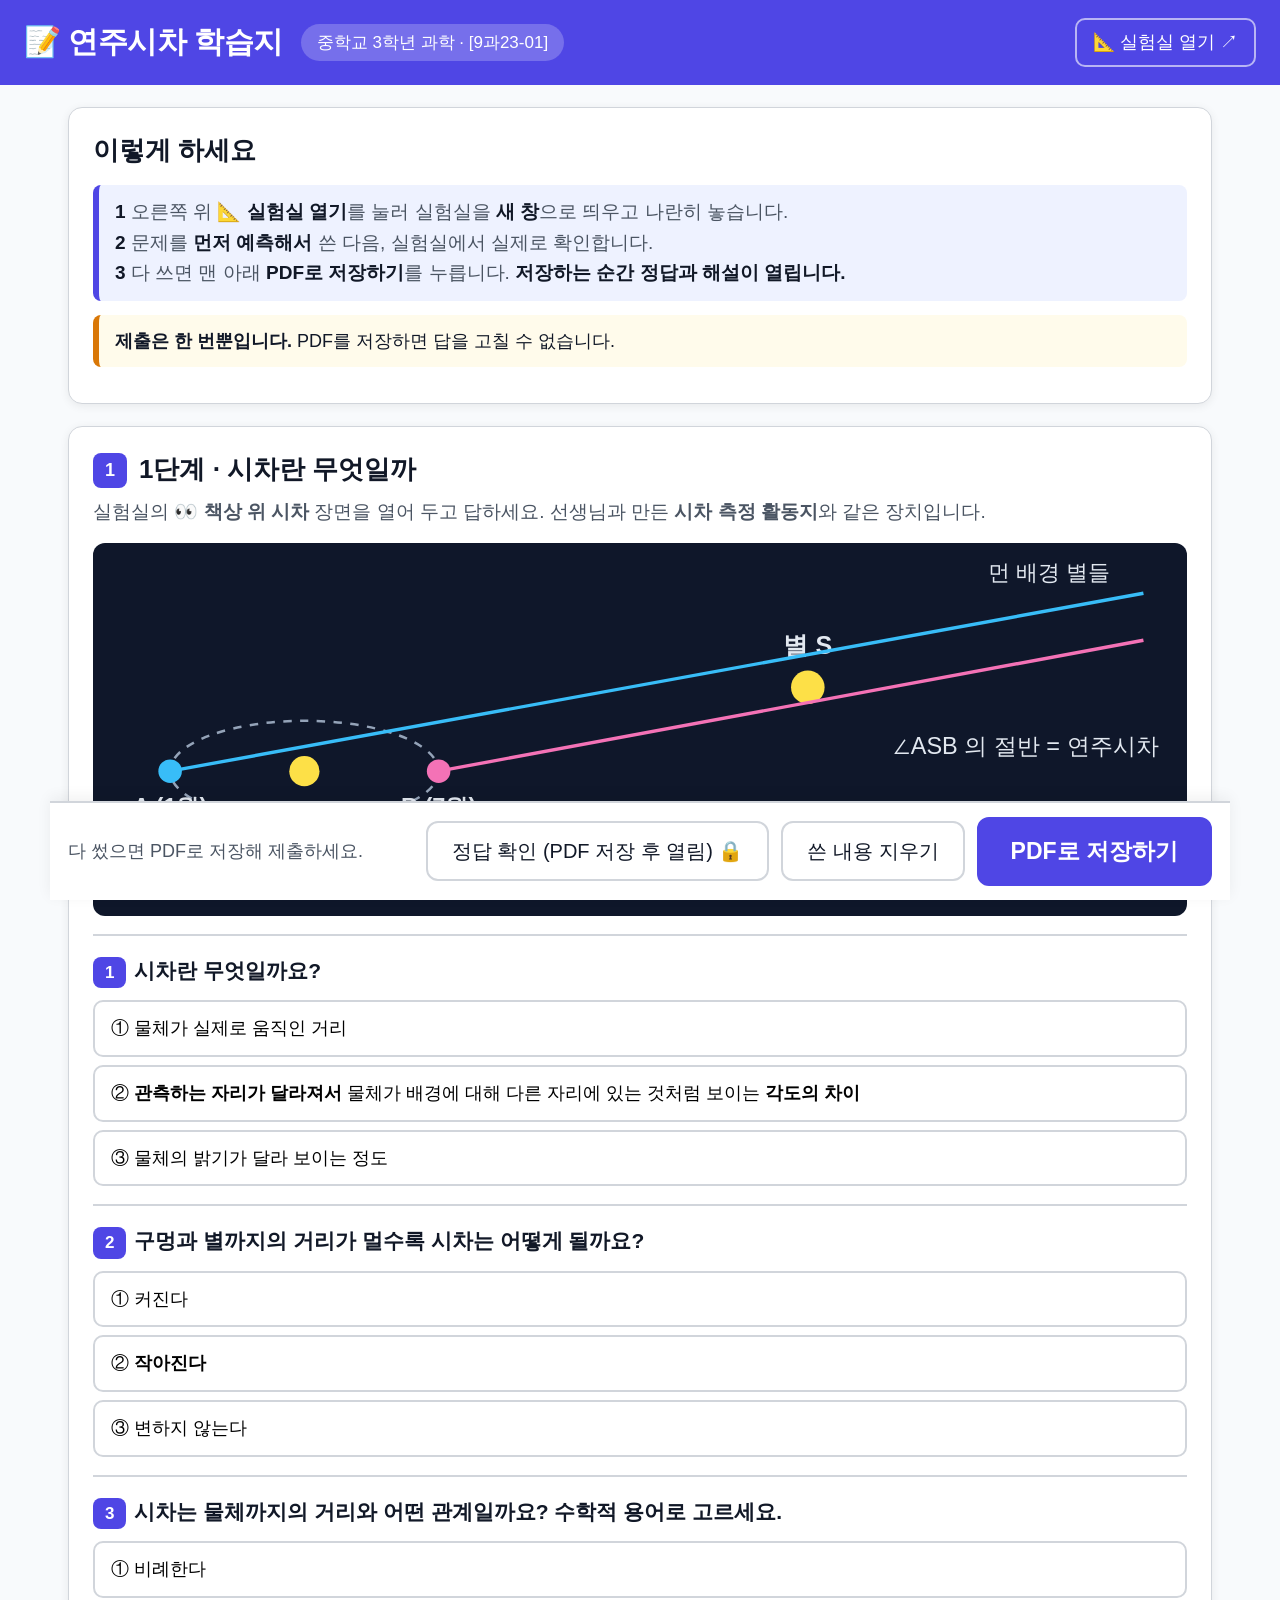
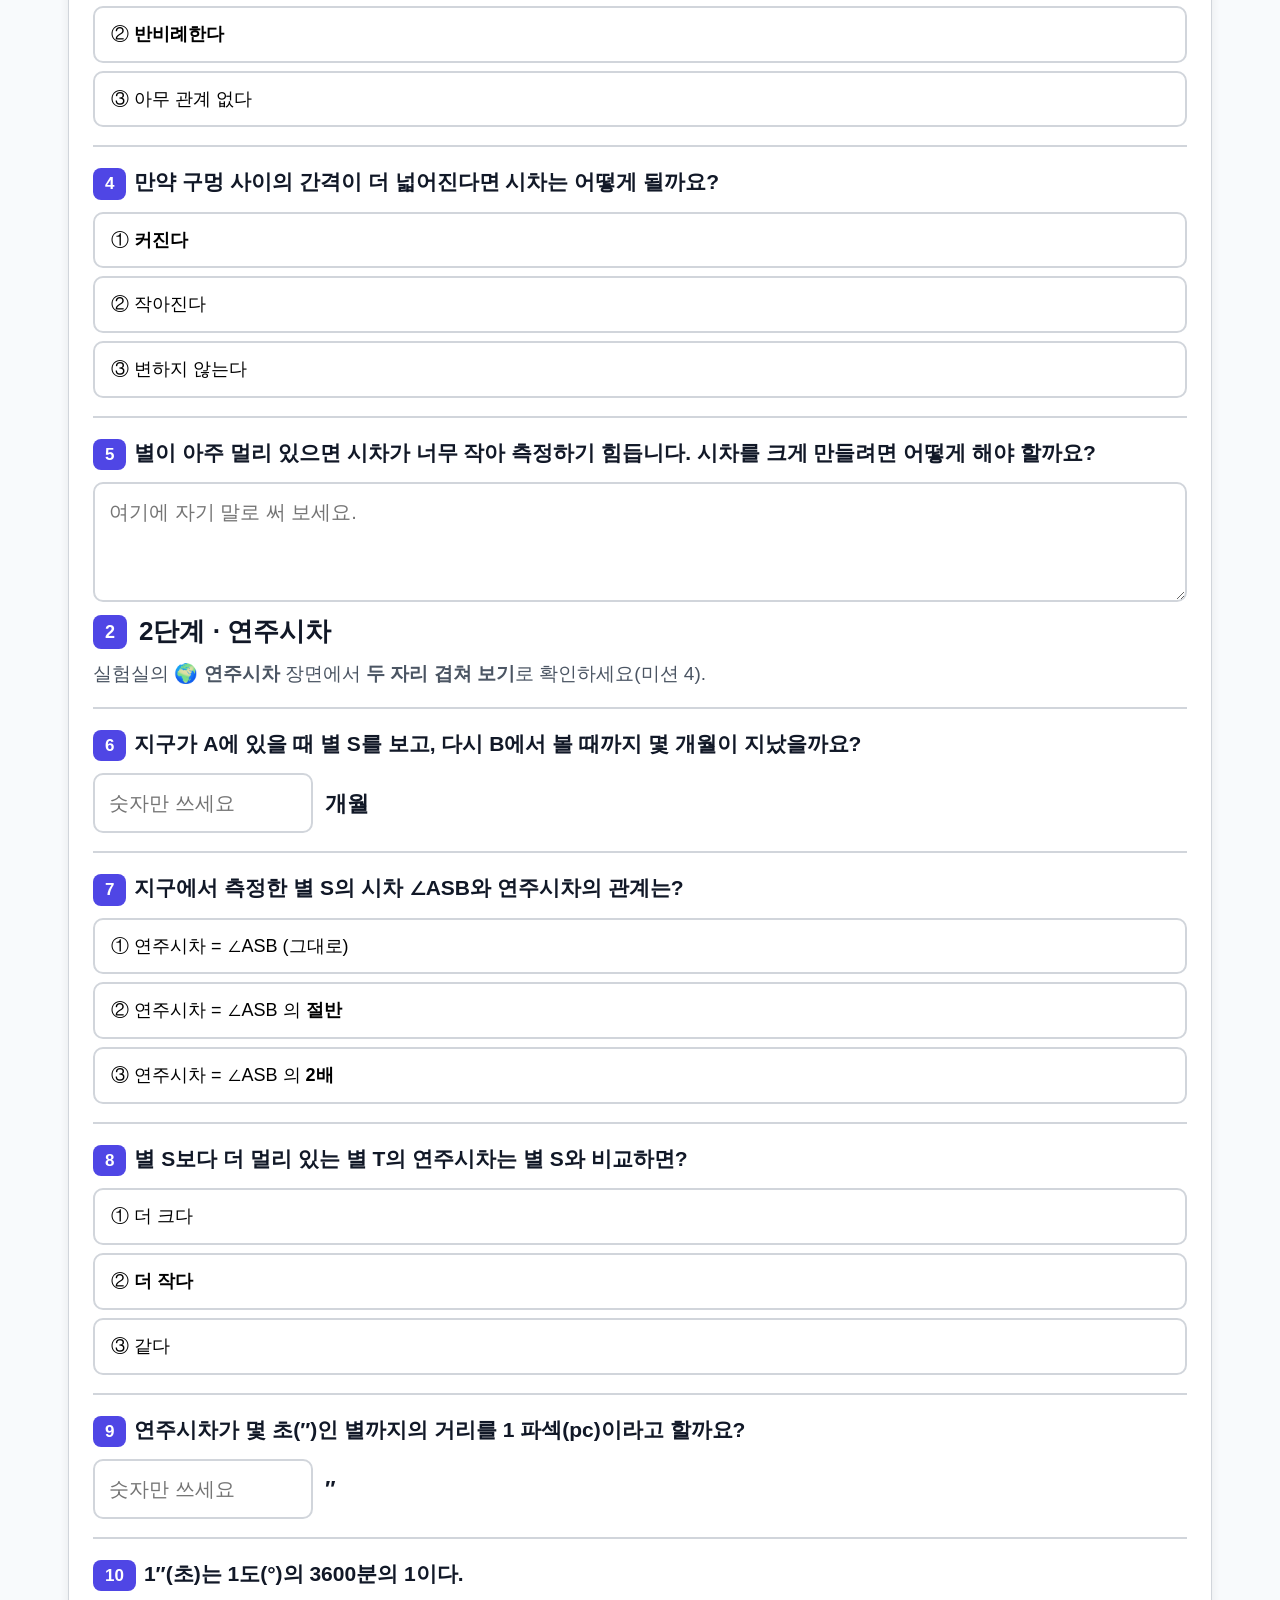
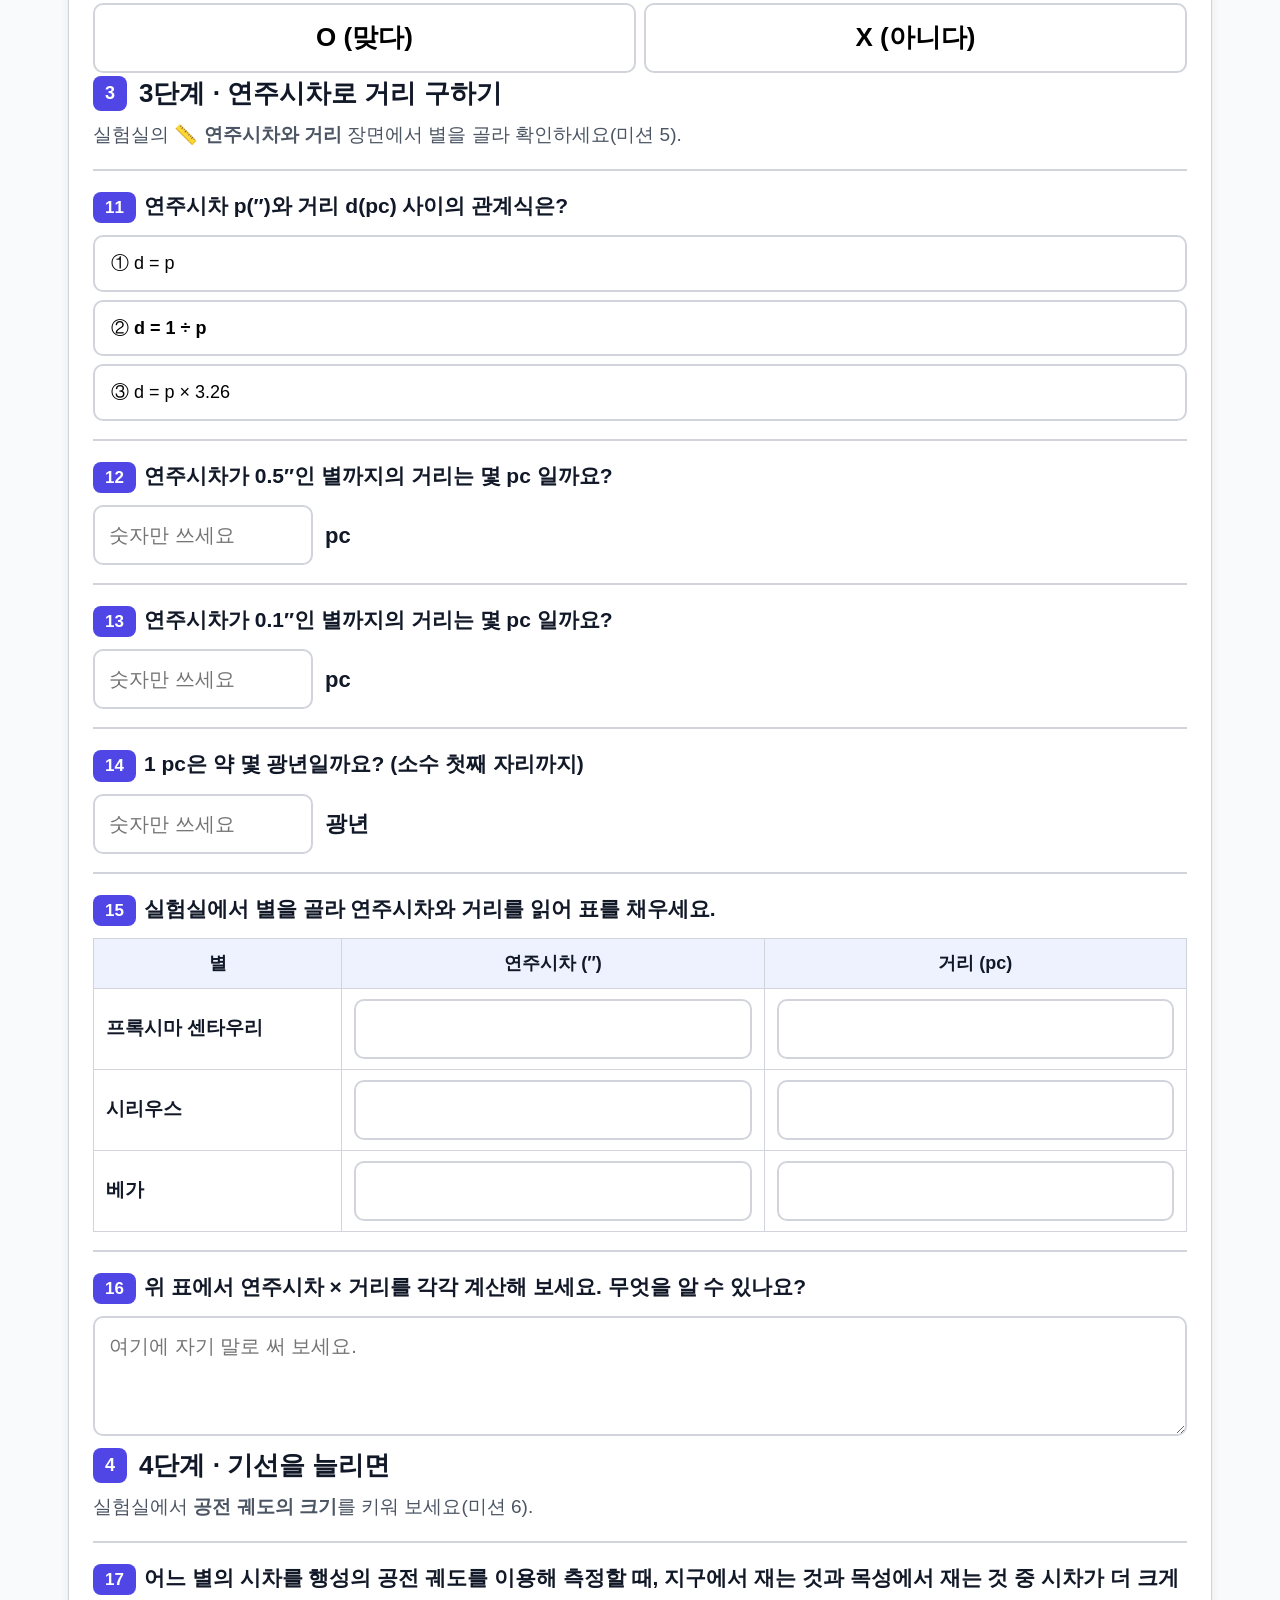
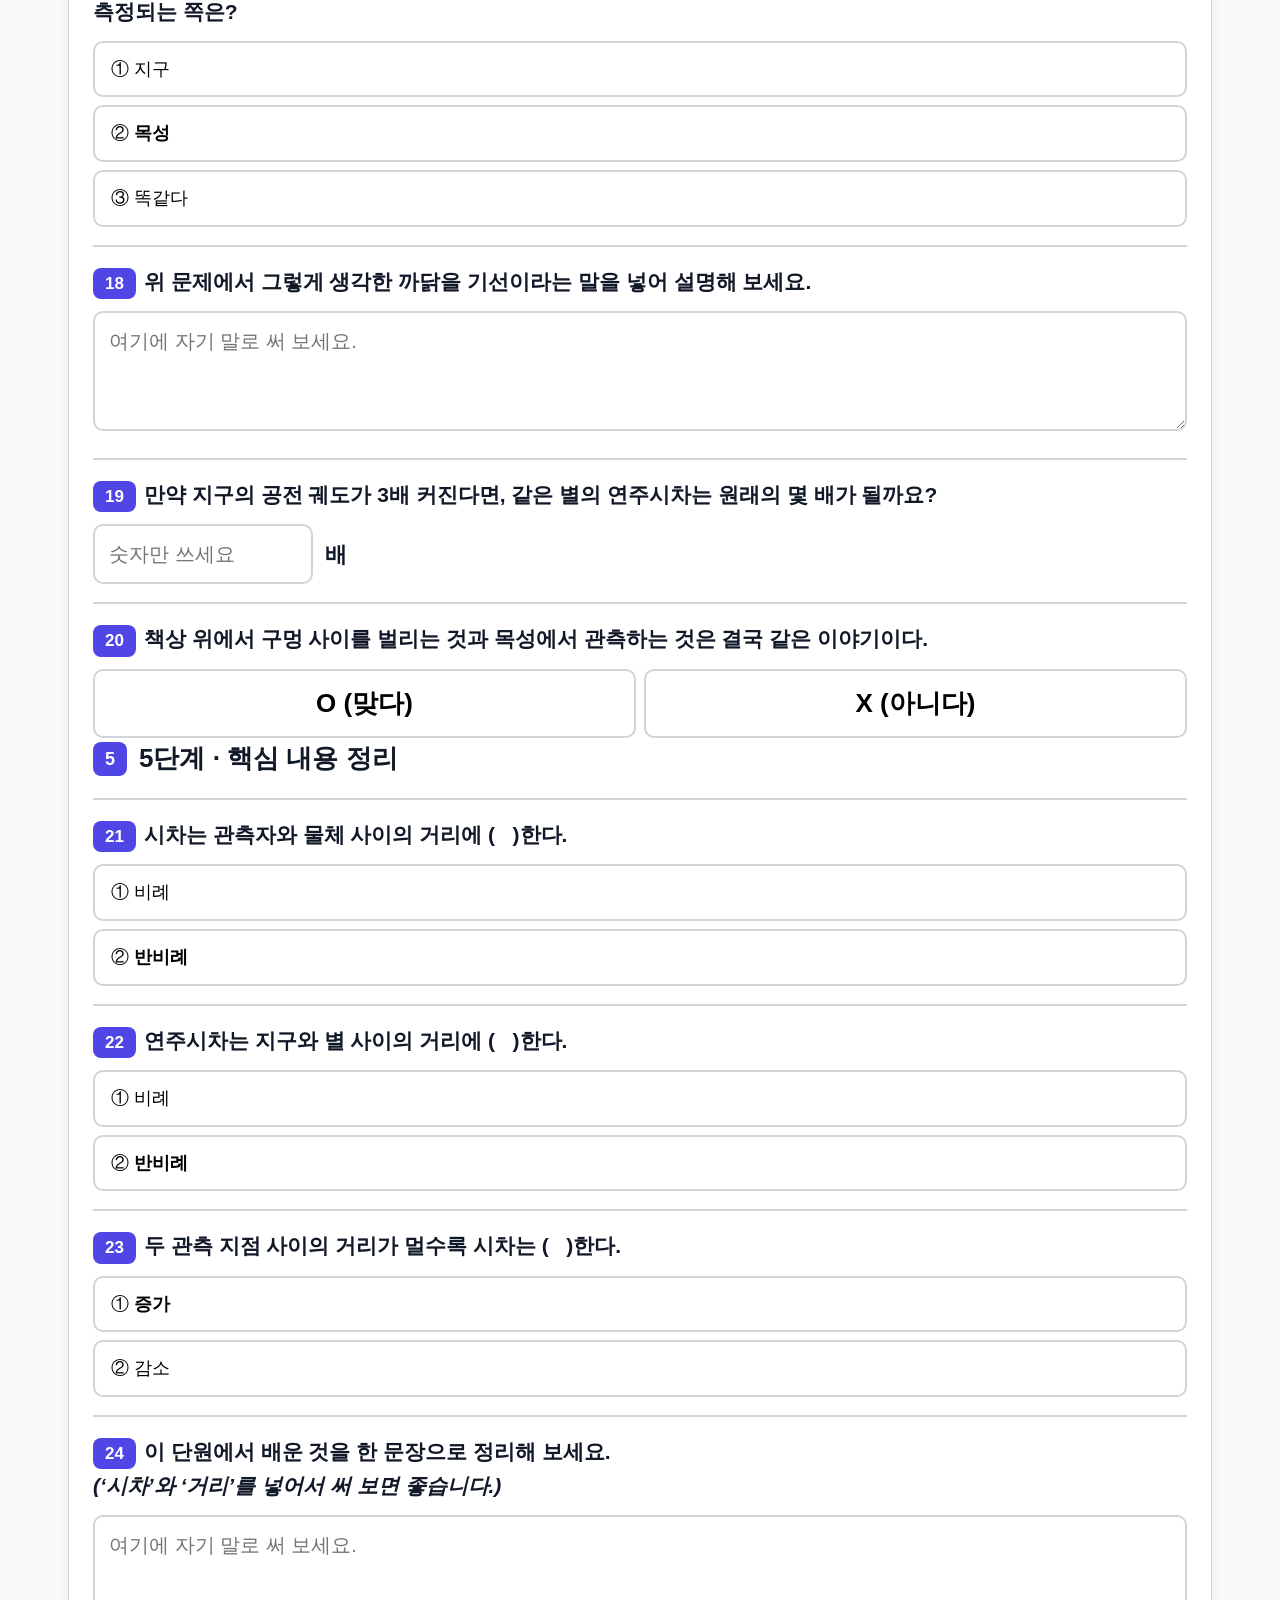
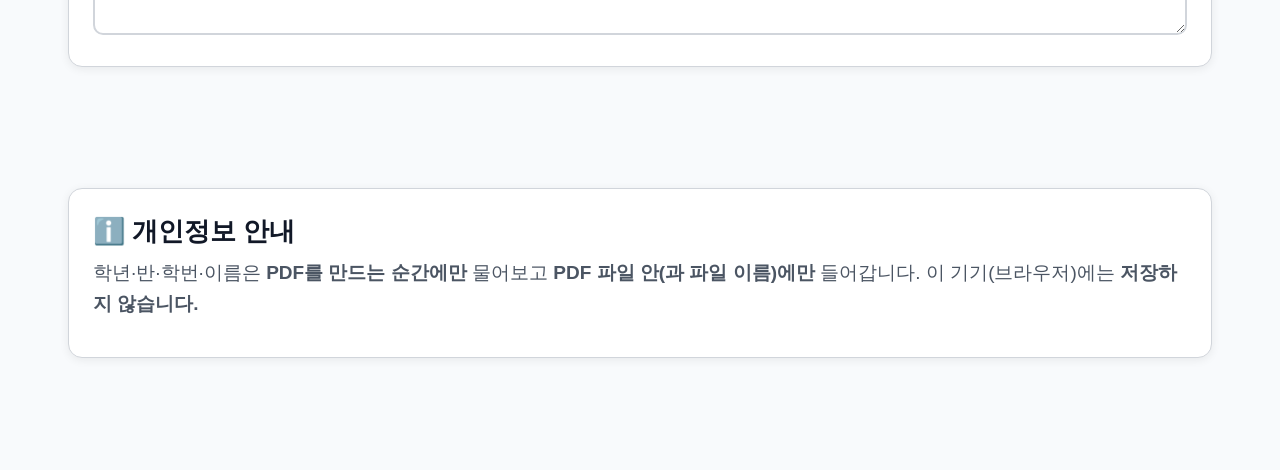
==== worksheet.html @ ef1add10 "연주시차 실험실 1차 완성 — 실험실·학습지·교사도구 중3 「별과 우주」 [9과23-01] 의 소단원 (1) 별은 얼마나 멀리 있을까? 를 담당한다. 선생님 종이 학습지 3쪽의 빈" ====
<!DOCTYPE html>
<html lang="ko">
<head>
<meta charset="utf-8">
<meta name="viewport" content="width=device-width, initial-scale=1">
<title>연주시차 학습지</title>
<link rel="stylesheet" href="css/app.css">
<style>
  .fig { background:#0f172a; border-radius:12px; padding:10px; margin:14px 0; }
  .fig svg { width:100%; height:auto; display:block; }
  .qbox { border-top:2px solid var(--line); padding-top:18px; margin-top:18px; }
  .qbox:first-of-type { border-top:0; padding-top:0; margin-top:0; }
  .qno { display:inline-block; background:var(--brand); color:#fff; border-radius:8px;
         padding:2px 12px; font-size:17px; margin-right:8px; }
  .qtitle { font-size:21px; font-weight:bold; margin:0 0 12px; }
  .ox-row { display:flex; gap:12px; }
  .ox-row .opt { flex:1; text-align:center; font-size:26px; font-weight:bold; }
  .numwrap { display:flex; align-items:center; gap:12px; }
  .numwrap input { max-width:220px; }
  .numwrap .unit { font-size:22px; font-weight:bold; }
  .ans { margin-top:12px; padding:12px 16px; border-radius:10px; font-size:18px; }
  .ans.ok { background:var(--ok-bg); border-left:6px solid var(--ok); }
  .ans.no { background:var(--no-bg); border-left:6px solid var(--no); }
  .savebar {
    position:sticky; bottom:0; background:#fff; border-top:2px solid var(--line);
    padding:14px 18px; display:flex; gap:12px; align-items:center; flex-wrap:wrap; z-index:50;
    margin:0 -18px; box-shadow:0 -4px 14px rgba(0,0,0,.06);
  }
  .savebar .grow { flex:1 1 auto; font-size:18px; color:var(--sub); }
  .scoreband { background:var(--band); border-radius:10px; padding:12px 16px; font-size:21px; font-weight:bold; margin:0 0 16px; }
  .locked input, .locked textarea, .locked select { background:#f3f4f6; color:var(--sub); }

  /* 그림은 화면에서 어두운 바탕 위에 밝은 선으로 그려져 있다.
     종이는 흰 바탕이라 밝은 색만 어둡게 바꿔 준다.
     (색 값으로 골라내므로 SVG 의 색을 바꾸면 여기도 함께 고쳐야 한다) */
  @media print {
    .fig text[fill="#e2e8f0"] { fill:#111 !important; }
    .fig line[stroke="#94a3b8"] { stroke:#444 !important; }
    .fig ellipse[stroke="#94a3b8"] { stroke:#666 !important; }

    /* =====================================================
       이 학습지는 **공용 인쇄값(9pt)을 그대로 쓴다.**
       -----------------------------------------------------
       앞선 두 앱(brightness 21문항 · EnergyKeeper 15문항)은 문항이 적어
       둘째 쪽이 비길래 글자를 키웠지만, 이 학습지는 **24문항**으로 가장 많다.
       10pt 로 키웠더니 562mm 가 되어 **세 쪽**으로 넘어갔다(측정값).
       9pt 로 두면 두 쪽에 들어간다. 여기서는 크기를 덧쓰지 않는다.
       ⚠ 문항을 더 늘리면 다시 세 쪽이 될 수 있으니 인쇄 쪽수를 반드시 다시 잴 것.
       ===================================================== */
    .fig svg { height: 30mm; }
  }
</style>
</head>
<body>

<div class="top">
  <h1>📝 연주시차 학습지</h1>
  <span class="badge">중학교 3학년 과학 · [9과23-01]</span>
  <span class="spacer"></span>
  <a class="home" href="index.html" target="px-lab" data-win>📐 실험실 열기 ↗</a>
</div>

<div class="wrap">

  <div class="print-only print-head">
    <h1>연주시차 학습지</h1>
    <p class="sub">중학교 3학년 과학 · 별과 우주 [9과23-01] — 별은 얼마나 멀리 있을까?</p>
    <div class="who">3학년 (　　　)반 　(　　　)번 　이름 (　　　　　　　　)</div>
  </div>

  <div class="card no-print">
    <h2>이렇게 하세요</h2>
    <div class="hint">
      <b>1</b> 오른쪽 위 <b>📐 실험실 열기</b>를 눌러 실험실을 <b>새 창</b>으로 띄우고 나란히 놓습니다.<br>
      <b>2</b> 문제를 <b>먼저 예측해서</b> 쓴 다음, 실험실에서 실제로 확인합니다.<br>
      <b>3</b> 다 쓰면 맨 아래 <b>PDF로 저장하기</b>를 누릅니다. <b>저장하는 순간 정답과 해설이 열립니다.</b>
    </div>
    <div class="warnbox">
      <b>제출은 한 번뿐입니다.</b> PDF를 저장하면 답을 고칠 수 없습니다.
    </div>
  </div>

  <div class="scoreband hidden" id="scoreBand"></div>
  <div class="card" id="sheet"></div>

  <div class="savebar">
    <span class="grow" id="saveMsg">다 썼으면 PDF로 저장해 제출하세요.</span>
    <button type="button" class="btn" id="btnAnswers">정답 확인 (PDF 저장 후 열림) 🔒</button>
    <button type="button" class="btn" id="btnClear">쓴 내용 지우기</button>
    <button type="button" class="btn primary big" id="btnPdf">PDF로 저장하기</button>
  </div>

  <div class="card no-print" id="aboutCard">
    <h2>ℹ️ 개인정보 안내</h2>
    <p class="lead">
      학년·반·학번·이름은 <b>PDF를 만드는 순간에만</b> 물어보고 <b>PDF 파일 안(과 파일 이름)에만</b> 들어갑니다.
      이 기기(브라우저)에는 <b>저장하지 않습니다.</b>
    </p>
  </div>

</div>

<script src="js/pdf.js"></script>
<script>
/* =========================================================
   worksheet.html — 학습지 문항 · 자동 채점 · PDF 제출
   ---------------------------------------------------------
   문항은 선생님의 종이 학습지
   「Ⅶ. 별과 우주 / 1. 별과 우리은하 (1) 별은 얼마나 멀리 있을까?」
   와 앞쪽의 <시차 측정 활동>의 차례를 그대로 따라간다 —
     시차란 무엇인가 → 연주시차(가~라) → 거리 구하기 → 기선(목성) → 핵심 정리

   ⚠ 채점 부담을 줄이려고 자동 채점 문항을 많이 두었다(17 / 21).
   ========================================================= */
(function () {
  "use strict";
  var K = window.PdfKit;

  var SHEET = [
    {
      step: "1단계 · 시차란 무엇일까",
      lead: "실험실의 👀 <b>책상 위 시차</b> 장면을 열어 두고 답하세요. " +
            "선생님과 만든 <b>시차 측정 활동지</b>와 같은 장치입니다.",
      figure: true,
      items: [
        { type: "choice", q: "<b>시차</b>란 무엇일까요?",
          opts: ["물체가 실제로 움직인 거리",
                 "<b>관측하는 자리가 달라져서</b> 물체가 배경에 대해 다른 자리에 있는 것처럼 보이는 <b>각도의 차이</b>",
                 "물체의 밝기가 달라 보이는 정도"], ans: 1,
          why: "관측 <b>자리</b>가 달라지면 물체가 먼 배경에 대해 다른 곳에 있는 것처럼 보입니다. " +
               "그 <b>각도의 차이</b>가 시차입니다. 물체가 실제로 움직인 것은 아니에요." },
        { type: "choice", q: "구멍과 별까지의 <b>거리가 멀수록</b> 시차는 어떻게 될까요?",
          opts: ["커진다", "<b>작아진다</b>", "변하지 않는다"], ans: 1,
          why: "<b>작아집니다.</b> 멀수록 두 시선이 이루는 각이 좁아지기 때문입니다." },
        { type: "choice", q: "시차는 물체까지의 거리와 어떤 관계일까요? <b>수학적 용어</b>로 고르세요.",
          opts: ["비례한다", "<b>반비례한다</b>", "아무 관계 없다"], ans: 1,
          why: "<b>반비례</b>합니다. 거리가 2배가 되면 시차는 대략 절반이 됩니다.<br>" +
               "그래서 거꾸로 <b>시차를 재면 거리를 알 수 있습니다.</b> 이것이 별까지의 거리를 재는 방법이에요." },
        { type: "choice", q: "만약 <b>구멍 사이의 간격</b>이 더 넓어진다면 시차는 어떻게 될까요?",
          opts: ["<b>커진다</b>", "작아진다", "변하지 않는다"], ans: 0,
          why: "<b>커집니다.</b> 두 관측 지점이 멀리 떨어질수록 보는 방향의 차이가 커지기 때문입니다.<br>" +
               "두 관측 지점 사이의 거리를 <b>기선</b>이라고 합니다." },
        { type: "text", q: "별이 아주 멀리 있으면 시차가 너무 작아 측정하기 힘듭니다. " +
               "<b>시차를 크게 만들려면</b> 어떻게 해야 할까요?",
          why: "<b>기선(두 관측 지점 사이의 거리)을 길게</b> 하면 됩니다.<br>" +
               "책상 위에서는 구멍 사이를 더 벌리면 되고, 하늘에서는 더 큰 궤도에서 관측하면 됩니다. " +
               "4단계의 목성 문제가 바로 이 이야기입니다." }
      ]
    },
    {
      step: "2단계 · 연주시차",
      lead: "실험실의 🌍 <b>연주시차</b> 장면에서 <b>두 자리 겹쳐 보기</b>로 확인하세요(미션 4).",
      items: [
        { type: "num", q: "지구가 A에 있을 때 별 S를 보고, 다시 B에서 볼 때까지 <b>몇 개월</b>이 지났을까요?",
          unit: "개월", ans: 6, tol: 0.1,
          why: "<b>6개월</b>입니다. 지구가 태양 둘레를 반 바퀴 돌아 궤도의 <b>반대편</b>에 오는 데 걸리는 시간이에요." },
        { type: "choice", q: "지구에서 측정한 별 S의 시차 <b>∠ASB</b>와 <b>연주시차</b>의 관계는?",
          opts: ["연주시차 = ∠ASB (그대로)", "연주시차 = ∠ASB 의 <b>절반</b>", "연주시차 = ∠ASB 의 <b>2배</b>"], ans: 1,
          why: "<b>절반</b>입니다. 시차 전체는 지구 궤도의 <b>지름</b>을 기선으로 본 각이고, " +
               "그 절반은 <b>반지름(1 AU)</b>을 기선으로 본 각이 됩니다." },
        { type: "choice", q: "별 S보다 <b>더 멀리</b> 있는 별 T의 연주시차는 별 S와 비교하면?",
          opts: ["더 크다", "<b>더 작다</b>", "같다"], ans: 1,
          why: "<b>더 작습니다.</b> 연주시차는 거리에 <b>반비례</b>하기 때문입니다. " +
               "먼 별일수록 연주시차가 작아요." },
        { type: "num", q: "연주시차가 <b>몇 초(″)</b>인 별까지의 거리를 <b>1 파섹(pc)</b>이라고 할까요?",
          unit: "″", ans: 1, tol: 0.01,
          why: "<b>1″</b>입니다. “연주시차가 1″인 별까지의 거리를 1 파섹이라고 한다” — 이것이 파섹의 <b>정의</b>예요." },
        { type: "ox", q: "1″(초)는 1도(°)의 <b>3600분의 1</b>이다.", ans: true,
          why: "맞습니다. 1° = 60′ = 3600″ 입니다. 별의 연주시차는 <b>1″도 안 되는</b> 아주 작은 각이에요." }
      ]
    },
    {
      step: "3단계 · 연주시차로 거리 구하기",
      lead: "실험실의 📏 <b>연주시차와 거리</b> 장면에서 별을 골라 확인하세요(미션 5).",
      items: [
        { type: "choice", q: "연주시차 <b>p(″)</b>와 거리 <b>d(pc)</b> 사이의 관계식은?",
          opts: ["d = p", "<b>d = 1 ÷ p</b>", "d = p × 3.26"], ans: 1,
          why: "<b>d = 1 ÷ p</b> 입니다. 파섹을 그렇게 정의했기 때문에 이렇게 간단해집니다." },
        { type: "num", q: "연주시차가 <b>0.5″</b>인 별까지의 거리는 몇 pc 일까요?",
          unit: "pc", ans: 2, tol: 0.1,
          why: "1 ÷ 0.5 = <b>2 pc</b> 입니다." },
        { type: "num", q: "연주시차가 <b>0.1″</b>인 별까지의 거리는 몇 pc 일까요?",
          unit: "pc", ans: 10, tol: 0.3,
          why: "1 ÷ 0.1 = <b>10 pc</b> 입니다." },
        { type: "num", q: "<b>1 pc</b>은 약 몇 <b>광년</b>일까요? (소수 첫째 자리까지)",
          unit: "광년", ans: 3.26, tol: 0.2,
          why: "약 <b>3.26 광년</b>입니다. 빛이 3년 3개월쯤 달려야 닿는 거리예요." },
        { type: "tbl", q: "실험실에서 별을 골라 연주시차와 거리를 읽어 표를 채우세요.",
          head: ["별", "연주시차 (″)", "거리 (pc)"],
          rows: ["프록시마 센타우리", "시리우스", "베가"] },
        { type: "text", q: "위 표에서 <b>연주시차 × 거리</b>를 각각 계산해 보세요. " +
               "무엇을 알 수 있나요?",
          why: "세 별 모두 <b>거의 1</b>이 나옵니다. 연주시차와 거리가 <b>반비례</b>하기 때문이에요.<br>" +
               "곱해서 1이 된다는 것은 <b>d = 1 ÷ p</b> 와 같은 말입니다." }
      ]
    },
    {
      step: "4단계 · 기선을 늘리면",
      lead: "실험실에서 <b>공전 궤도의 크기</b>를 키워 보세요(미션 6).",
      items: [
        { type: "choice", q: "어느 별의 시차를 <b>행성의 공전 궤도</b>를 이용해 측정할 때, " +
               "<b>지구</b>에서 재는 것과 <b>목성</b>에서 재는 것 중 시차가 <b>더 크게</b> 측정되는 쪽은?",
          opts: ["지구", "<b>목성</b>", "똑같다"], ans: 1,
          why: "<b>목성</b>입니다. 목성의 공전 궤도가 지구보다 <b>약 5배</b> 크기 때문에 " +
               "기선이 5배 길어지고, 시차도 약 5배로 크게 측정됩니다." },
        { type: "text", q: "위 문제에서 <b>그렇게 생각한 까닭</b>을 <b>기선</b>이라는 말을 넣어 설명해 보세요.",
          why: "목성의 공전 궤도가 지구보다 훨씬 크므로 두 관측 지점 사이의 거리, 즉 <b>기선이 더 깁니다.</b> " +
               "기선이 길수록 두 시선이 이루는 각이 커지므로 시차가 크게 측정됩니다.<br>" +
               "책상 위에서 <b>구멍 사이를 벌렸더니 시차가 커진 것</b>과 똑같은 이야기입니다." },
        { type: "num", q: "만약 지구의 공전 궤도가 <b>3배</b> 커진다면, 같은 별의 연주시차는 원래의 몇 배가 될까요?",
          unit: "배", ans: 3, tol: 0.2,
          why: "<b>3배</b>입니다. 기선이 3배 길어지면 시차도 약 3배가 됩니다(각이 아주 작을 때)." },
        { type: "ox", q: "책상 위에서 <b>구멍 사이를 벌리는 것</b>과 <b>목성에서 관측하는 것</b>은 " +
               "결국 같은 이야기이다.", ans: true,
          why: "맞습니다. 둘 다 <b>기선을 길게 만드는 것</b>입니다. " +
               "규칙은 하나예요 — <b>기선이 길수록 시차가 크다.</b>" }
      ]
    },
    {
      step: "5단계 · 핵심 내용 정리",
      lead: "",
      items: [
        { type: "choice", q: "시차는 관측자와 물체 사이의 거리에 ( &nbsp; )한다.",
          opts: ["비례", "<b>반비례</b>"], ans: 1,
          why: "<b>반비례</b>합니다. 멀수록 시차가 작아져요." },
        { type: "choice", q: "연주시차는 지구와 별 사이의 거리에 ( &nbsp; )한다.",
          opts: ["비례", "<b>반비례</b>"], ans: 1,
          why: "<b>반비례</b>합니다. <b>d = 1 ÷ p</b> 가 그 관계를 그대로 보여 줍니다." },
        { type: "choice", q: "두 관측 지점 사이의 거리가 멀수록 시차는 ( &nbsp; )한다.",
          opts: ["<b>증가</b>", "감소"], ans: 0,
          why: "<b>증가</b>합니다. 기선이 길수록 시차가 커집니다." },
        { type: "text", q: "이 단원에서 배운 것을 <b>한 문장</b>으로 정리해 보세요.<br>" +
               "<em>(‘시차’와 ‘거리’를 넣어서 써 보면 좋습니다.)</em>",
          why: "예시 — <b>“별이 멀수록 연주시차가 작아지므로, 연주시차를 재면 별까지의 거리를 알 수 있다. " +
               "거리(pc)는 연주시차(″)의 역수, 곧 1 ÷ 연주시차이다.”</b>" }
      ]
    }
  ];

  /* ---------------------------------------------------------
     화면 그리기
     --------------------------------------------------------- */
  var ctrls = [], submitted = false, lastInfo = null, lastPages = null;

  function el(tag, cls, html) {
    var e = document.createElement(tag);
    if (cls) e.className = cls;
    if (html != null) e.innerHTML = html;
    return e;
  }

  /* 지구 공전과 연주시차 그림 (1단계용) */
  function orbitFigure() {
    return '<div class="fig"><svg viewBox="0 0 640 210" xmlns="http://www.w3.org/2000/svg">' +
      /* 궤도 */
      '<ellipse cx="120" cy="130" rx="80" ry="30" fill="none" stroke="#94a3b8" stroke-width="1.5" stroke-dasharray="5 5"/>' +
      '<circle cx="120" cy="130" r="9" fill="#fde047"/>' +
      '<text x="120" y="172" fill="#e2e8f0" font-size="14" text-anchor="middle">태양</text>' +
      /* 지구 A, B */
      '<circle cx="40" cy="130" r="7" fill="#38bdf8"/>' +
      '<text x="40" y="156" fill="#e2e8f0" font-size="14" font-weight="bold" text-anchor="middle">A (1월)</text>' +
      '<circle cx="200" cy="130" r="7" fill="#f472b6"/>' +
      '<text x="200" y="156" fill="#e2e8f0" font-size="14" font-weight="bold" text-anchor="middle">B (7월)</text>' +
      /* 별 S */
      '<circle cx="420" cy="80" r="10" fill="#fde047"/>' +
      '<text x="420" y="60" fill="#e2e8f0" font-size="15" font-weight="bold" text-anchor="middle">별 S</text>' +
      /* 시선 */
      '<line x1="40" y1="130" x2="620" y2="24" stroke="#38bdf8" stroke-width="2"/>' +
      '<line x1="200" y1="130" x2="620" y2="52" stroke="#f472b6" stroke-width="2"/>' +
      /* 배경 */
      '<text x="600" y="16" fill="#e2e8f0" font-size="13" text-anchor="end">먼 배경 별들</text>' +
      '<text x="470" y="120" fill="#e2e8f0" font-size="14">∠ASB 의 절반 = 연주시차</text>' +
      '</svg></div>';
  }

  function build() {
    var host = document.getElementById("sheet");
    host.innerHTML = "";
    var qno = 0;
    SHEET.forEach(function (stepDef, si) {
      host.appendChild(el("h2", null, '<span class="step">' + (si + 1) + '</span>' + stepDef.step));
      if (stepDef.lead) host.appendChild(el("p", "lead", stepDef.lead));
      if (stepDef.figure) host.appendChild(el("div", null, orbitFigure()).firstChild);
      stepDef.items.forEach(function (it) {
        qno++;
        var box = el("div", "qbox");
        box.appendChild(el("p", "qtitle", '<span class="qno">' + qno + '</span>' + it.q));
        var c = renderItem(it, box);
        c.def = it; c.no = qno; c.step = si;
        c.ansBox = el("div", "ans hidden");
        box.appendChild(c.ansBox);
        ctrls.push(c);
        host.appendChild(box);
      });
    });
    restore();
  }

  function renderItem(it, box) {
    if (it.type === "choice" || it.type === "ox") {
      var opts = it.type === "ox" ? ["O (맞다)", "X (아니다)"] : it.opts;
      var wrap = el("div", it.type === "ox" ? "opts ox-row" : "opts");
      wrap.style.display = "flex";
      wrap.style.flexDirection = it.type === "ox" ? "row" : "column";
      wrap.style.gap = "8px";
      var pick = -1, btns = [];
      opts.forEach(function (t, i) {
        var b = el("button", "opt", (it.type === "ox" ? "" : "④①②③".charAt(i + 1) + " ") + t);
        b.type = "button";
        b.addEventListener("click", function () {
          if (submitted) { K.toast("제출한 뒤에는 답을 고칠 수 없습니다.", "warn"); return; }
          pick = i;
          btns.forEach(function (x, j) { x.classList.toggle("on", j === i); });
          save();
        });
        btns.push(b); wrap.appendChild(b);
      });
      box.appendChild(wrap);
      var right = it.type === "ox" ? (it.ans ? 0 : 1) : it.ans;
      return {
        get: function () { return pick; },
        set: function (v) { pick = v; btns.forEach(function (x, j) { x.classList.toggle("on", j === v); }); },
        forPdf: function () { return pick < 0 ? "" : stripTags(opts[pick]); },
        grade: function () { return pick === right; },
        rightText: function () { return stripTags(opts[right]); },
        lock: function () { btns.forEach(function (b) { b.disabled = true; }); },
        markAnswer: function () {
          btns.forEach(function (b, j) {
            if (j === right) b.classList.add("right");
            else if (j === pick) b.classList.add("wrong");
          });
        }
      };
    }

    if (it.type === "num") {
      var w = el("div", "numwrap");
      var inp = el("input"); inp.type = "text"; inp.inputMode = "decimal";
      inp.placeholder = "숫자만 쓰세요";
      inp.addEventListener("input", save);
      w.appendChild(inp); w.appendChild(el("span", "unit", it.unit || ""));
      box.appendChild(w);
      return {
        get: function () { return inp.value; },
        set: function (v) { inp.value = v || ""; },
        forPdf: function () { return inp.value ? inp.value + " " + (it.unit || "") : ""; },
        grade: function () {
          var v = parseFloat(String(inp.value).replace(/[^0-9.\-]/g, ""));
          return isFinite(v) && Math.abs(v - it.ans) <= (it.tol || 0.01);
        },
        rightText: function () { return it.ans + " " + (it.unit || ""); },
        lock: function () { inp.disabled = true; }
      };
    }

    if (it.type === "text") {
      var ta = el("textarea");
      ta.placeholder = "여기에 자기 말로 써 보세요.";
      ta.addEventListener("input", save);
      box.appendChild(ta);
      return {
        get: function () { return ta.value; },
        set: function (v) { ta.value = v || ""; },
        forPdf: function () { return ta.value; },
        lock: function () { ta.disabled = true; }
      };
    }

    if (it.type === "tbl") {
      var scroll = el("div", "tablescroll");
      var tb = el("table", "grid");
      var thead = el("thead"), tr = el("tr");
      it.head.forEach(function (t) { tr.appendChild(el("th", null, t)); });
      thead.appendChild(tr); tb.appendChild(thead);
      var body = el("tbody"), inputs = [];
      it.rows.forEach(function (rowName) {
        var r = el("tr");
        r.appendChild(el("td", "left", "<b>" + rowName + "</b>"));
        var line = [];
        for (var ci = 1; ci < it.head.length; ci++) {
          var td = el("td");
          var i2 = el("input"); i2.type = "text";
          i2.addEventListener("input", save);
          td.appendChild(i2); r.appendChild(td); line.push(i2);
        }
        inputs.push(line); body.appendChild(r);
      });
      tb.appendChild(body); scroll.appendChild(tb); box.appendChild(scroll);
      return {
        get: function () { return inputs.map(function (l) { return l.map(function (i) { return i.value; }); }); },
        set: function (v) {
          if (!v) return;
          v.forEach(function (l, ri) { (l || []).forEach(function (val, ci) { if (inputs[ri] && inputs[ri][ci]) inputs[ri][ci].value = val; }); });
        },
        forPdfTable: function () {
          return [it.head].concat(inputs.map(function (l, ri) {
            return [it.rows[ri]].concat(l.map(function (i) { return i.value || "-"; }));
          }));
        },
        forPdf: function () { return ""; },
        lock: function () { inputs.forEach(function (l) { l.forEach(function (i) { i.disabled = true; }); }); }
      };
    }

    return { get: function () { return null; }, set: function () {}, forPdf: function () { return ""; }, lock: function () {} };
  }

  function save() {
    if (submitted) return;
    try { sessionStorage.setItem("px_worksheet", JSON.stringify(ctrls.map(function (c) { return c.get(); }))); } catch (e) {}
  }
  function restore() {
    try {
      var v = JSON.parse(sessionStorage.getItem("px_worksheet") || "null");
      if (v && v.length === ctrls.length) ctrls.forEach(function (c, i) { c.set(v[i]); });
    } catch (e) {}
  }

  function score() {
    var got = 0, all = 0;
    ctrls.forEach(function (c) { if (!c.grade) return; all++; if (c.grade()) got++; });
    return { got: got, all: all };
  }

  function makePdf(info) {
    var sc = score();
    var doc = K.createDoc({
      title: "연주시차 학습지",
      subtitle: "중학교 3학년 과학 · 별과 우주 [9과23-01]",
      meta: { grade: info.grade, cls: info.cls, num: info.num, name: info.name,
              when: info.when, right: "자동 채점 " + sc.got + " / " + sc.all },
      footer: "연주시차 실험실"
    });
    var qi = 0;
    SHEET.forEach(function (stepDef) {
      doc.h1(stepDef.step);
      if (stepDef.lead) doc.p(stripTags(stepDef.lead), { size: 20, lh: 29 });
      stepDef.items.forEach(function () {
        var c = ctrls[qi++], it = c.def;
        doc.h2(c.no + ". " + stripTags(it.q));
        if (c.forPdfTable) {
          var rows = c.forPdfTable();
          doc.table(rows, rows[0].map(function (_, i) { return i === 0 ? 1.8 : 1; }));
        } else {
          doc.box(null, c.forPdf(), { minLines: it.type === "text" ? 3 : 1 });
        }
        if (c.grade) {
          var ok = c.grade();
          doc.mark(ok ? "정답" : "오답 · 정답은 " + c.rightText(), ok);
        }
      });
      doc.gap(6);
    });
    doc.pageBreak();
    doc.h1("정답과 해설");
    var qj = 0;
    SHEET.forEach(function (stepDef) {
      stepDef.items.forEach(function () {
        var c = ctrls[qj++];
        if (!c.def.why) return;
        doc.h2(c.no + ". " + stripTags(c.def.q));
        doc.p(stripTags(c.def.why), { size: 21, lh: 30, color: "#111827" });
        doc.gap(4);
      });
    });
    return doc.finish();
  }

  function stripTags(s) {
    return String(s || "").replace(/<br\s*\/?>/gi, " ").replace(/&nbsp;/g, " ").replace(/<[^>]+>/g, "");
  }

  function applyLockState() {
    document.body.classList.toggle("locked", submitted);
    document.getElementById("btnClear").classList.toggle("hidden", submitted);
    document.getElementById("btnPdf").textContent = submitted ? "PDF 다시 받기" : "PDF로 저장하기";
    document.getElementById("btnAnswers").textContent =
      submitted ? "정답·해설 모두 보기" : "정답 확인 (PDF 저장 후 열림) 🔒";
    if (submitted) {
      var sc = score(), band = document.getElementById("scoreBand");
      band.classList.remove("hidden");
      band.textContent = "✅ 제출했습니다 · 자동 채점 " + sc.got + " / " + sc.all +
                         " (서술·표는 선생님이 읽습니다)";
      document.getElementById("saveMsg").textContent = "제출이 끝났습니다. 정답과 해설을 확인하세요.";
      ctrls.forEach(function (c) { if (c.lock) c.lock(); });
    }
  }

  function revealAnswers() {
    ctrls.forEach(function (c) {
      if (c.markAnswer) c.markAnswer();
      if (!c.def.why) return;
      var ok = c.grade ? c.grade() : null;
      c.ansBox.className = "ans " + (ok === null ? "ok" : (ok ? "ok" : "no"));
      c.ansBox.innerHTML = (ok === null ? "💡 <b>이렇게 생각해 보세요</b><br>"
                                        : (ok ? "⭕ <b>정답입니다.</b><br>" : "❌ <b>정답은 「" + c.rightText() + "」 입니다.</b><br>"))
                           + c.def.why;
      c.ansBox.classList.remove("hidden");
    });
  }

  function bind() {
    document.getElementById("btnPdf").addEventListener("click", function () {
      if (submitted) {
        if (!lastInfo || !lastPages) return;
        K.downloadBlob(K.buildPdf(lastPages), K.makeFileName("연주시차학습지", lastInfo));
        K.toast("다시 내려받았습니다.", "ok");
        return;
      }
      if (!confirm("PDF로 저장하면 답을 고칠 수 없고 정답이 열립니다.\n다 썼는지 확인했나요?")) return;
      K.askStudentInfo({}, function (info) {
        try {
          var pages = makePdf(info);
          lastInfo = info; lastPages = pages;
          K.downloadBlob(K.buildPdf(pages), K.makeFileName("연주시차학습지", info));
          submitted = true;
          try { sessionStorage.removeItem("px_worksheet"); } catch (e) {}
          applyLockState(); revealAnswers();
          K.toast("제출했습니다. 정답과 해설이 열렸습니다.", "ok");
          window.scrollTo({ top: 0, behavior: "smooth" });
        } catch (err) {
          K.toast("PDF를 만들지 못했습니다: " + err.message, "no");
        }
      });
    });

    document.getElementById("btnClear").addEventListener("click", function () {
      if (submitted) return;
      if (!confirm("쓴 내용을 모두 지울까요?")) return;
      ctrls.forEach(function (c) { c.set(c.def.type === "choice" || c.def.type === "ox" ? -1 : ""); });
      try { sessionStorage.removeItem("px_worksheet"); } catch (e) {}
    });

    document.getElementById("btnAnswers").addEventListener("click", function () {
      if (!submitted) { K.toast("정답은 PDF로 저장(제출)한 뒤에 열립니다.", "warn"); return; }
      revealAnswers();
      K.toast("정답과 해설을 모두 열었습니다.", "ok");
    });
  }

  build(); bind(); applyLockState();

  window.PXSheet = {
    ctrls: ctrls, score: score, makePdf: makePdf, SHEET: SHEET,
    isSubmitted: function () { return submitted; },
    forceSubmit: function (info) {
      var pages = makePdf(info); lastInfo = info; lastPages = pages;
      submitted = true; applyLockState(); revealAnswers();
      return pages;
    }
  };
})();
</script>
</body>
</html>
---- css/app.css ----
/* =========================================================
   app.css — ai-class 공용 스타일
   교실 TV·전자칠판에서 보이도록 글씨와 단추를 크게 잡는다.
   (기준 글자 크기 20px, 단추 최소 높이 56px)
   ========================================================= */

:root {
  --ink: #111827;
  --sub: #4b5563;
  --faint: #9ca3af;
  --line: #d1d5db;
  --bg: #f8fafc;
  --card: #ffffff;
  --band: #eef2ff;
  --brand: #4f46e5;
  --brand-dark: #4338ca;
  --ok: #059669;
  --ok-bg: #ecfdf5;
  --no: #dc2626;
  --no-bg: #fef2f2;
  --warn: #d97706;
  --warn-bg: #fffbeb;
  --radius: 14px;
  --shadow: 0 2px 10px rgba(0, 0, 0, .07);
}

* { box-sizing: border-box; }

html { -webkit-text-size-adjust: 100%; }

body {
  margin: 0;
  padding: 0 0 90px;
  background: var(--bg);
  color: var(--ink);
  font-family: "Malgun Gothic", "맑은 고딕", "Apple SD Gothic Neo", sans-serif;
  font-size: 20px;
  line-height: 1.6;
}

/* ---------- 머리글 ---------- */
.top {
  background: var(--brand);
  color: #fff;
  padding: 18px 24px;
  display: flex;
  align-items: center;
  gap: 18px;
  flex-wrap: wrap;
}
.top h1 { margin: 0; font-size: 30px; letter-spacing: -.5px; }
.top .badge {
  background: rgba(255, 255, 255, .22);
  border-radius: 999px;
  padding: 5px 16px;
  font-size: 17px;
  white-space: nowrap;
}
.top .spacer { flex: 1 1 auto; }
.top a.home {
  color: #fff;
  text-decoration: none;
  border: 2px solid rgba(255, 255, 255, .6);
  border-radius: 10px;
  padding: 8px 16px;
  font-size: 18px;
}
.top a.home:hover { background: rgba(255, 255, 255, .18); }

.wrap { max-width: 1180px; margin: 0 auto; padding: 22px 18px 0; }

/* ---------- 카드 ---------- */
.card {
  background: var(--card);
  border: 1px solid var(--line);
  border-radius: var(--radius);
  box-shadow: var(--shadow);
  padding: 22px 24px;
  margin: 0 0 22px;
}
.card > h2 {
  margin: 0 0 6px;
  font-size: 26px;
  display: flex;
  align-items: center;
  gap: 12px;
  flex-wrap: wrap;
}
.card > h2 .step {
  background: var(--brand);
  color: #fff;
  border-radius: 8px;
  font-size: 18px;
  padding: 3px 12px;
  white-space: nowrap;
}
.card > p.lead { margin: 0 0 16px; color: var(--sub); font-size: 19px; }

.hint {
  background: var(--band);
  border-left: 6px solid var(--brand);
  border-radius: 8px;
  padding: 12px 16px;
  margin: 14px 0;
  font-size: 19px;
  color: var(--sub);
}
.hint b { color: var(--ink); }

.warnbox {
  background: var(--warn-bg);
  border-left: 6px solid var(--warn);
  border-radius: 8px;
  padding: 12px 16px;
  margin: 14px 0;
  font-size: 18px;
}

/* ---------- 단추 ---------- */
.btn {
  font: inherit;
  font-size: 20px;
  min-height: 56px;
  padding: 12px 24px;
  border-radius: 12px;
  border: 2px solid var(--line);
  background: #fff;
  color: var(--ink);
  cursor: pointer;
  transition: transform .05s ease, background .15s ease;
}
.btn:hover { background: #f3f4f6; }
.btn:active { transform: translateY(1px); }
.btn:disabled, .btn[aria-disabled="true"] {
  opacity: .5;
  cursor: not-allowed;
}
.btn.primary {
  background: var(--brand);
  border-color: var(--brand);
  color: #fff;
  font-weight: bold;
}
.btn.primary:hover { background: var(--brand-dark); }
.btn.big { font-size: 23px; min-height: 66px; padding: 14px 32px; }
.btn.ghost { background: transparent; }
.btn.on {
  background: var(--brand);
  border-color: var(--brand);
  color: #fff;
  font-weight: bold;
}
.btnrow { display: flex; gap: 12px; flex-wrap: wrap; align-items: center; margin: 16px 0 0; }

/* ---------- 입력 ---------- */
input[type="text"], input[type="number"], textarea, select {
  font: inherit;
  font-size: 20px;
  padding: 12px 14px;
  border: 2px solid var(--line);
  border-radius: 10px;
  background: #fff;
  color: var(--ink);
  width: 100%;
}
input:focus, textarea:focus, select:focus {
  outline: 3px solid #c7d2fe;
  border-color: var(--brand);
}
textarea { min-height: 120px; resize: vertical; line-height: 1.65; }
label { font-size: 19px; }

/* ---------- 표 ---------- */
table.grid {
  width: 100%;
  border-collapse: collapse;
  font-size: 19px;
  background: #fff;
}
table.grid th, table.grid td {
  border: 1px solid var(--line);
  padding: 10px 12px;
  text-align: center;
  vertical-align: middle;
}
table.grid th { background: var(--band); font-size: 18px; }
table.grid td.left { text-align: left; }
.tablescroll { overflow-x: auto; }

/* ---------- 채점 표시 ---------- */
.mark-ok { color: var(--ok); font-weight: bold; }
.mark-no { color: var(--no); font-weight: bold; }
.res {
  margin-top: 12px;
  padding: 12px 16px;
  border-radius: 10px;
  font-size: 19px;
}
.res.ok { background: var(--ok-bg); border-left: 6px solid var(--ok); }
.res.no { background: var(--no-bg); border-left: 6px solid var(--no); }

/* ---------- 손글씨 판 ---------- */
.pad-tools { display: flex; gap: 8px; flex-wrap: wrap; margin: 10px 0 8px; align-items: center; }
.pad-btn {
  font: inherit;
  font-size: 17px;
  min-height: 46px;
  padding: 8px 14px;
  border: 2px solid var(--line);
  border-radius: 10px;
  background: #fff;
  cursor: pointer;
}
.pad-btn.on { background: var(--brand); border-color: var(--brand); color: #fff; font-weight: bold; }
.pad-color {
  width: 46px; height: 46px;
  border-radius: 50%;
  border: 3px solid #fff;
  box-shadow: 0 0 0 2px var(--line);
  cursor: pointer;
}
.pad-color.on { box-shadow: 0 0 0 4px var(--brand); }
canvas.pad {
  width: 100%;
  aspect-ratio: 1400 / 420;
  border: 2px solid var(--line);
  border-radius: 10px;
  background: #fff;
  touch-action: none;      /* 펜으로 그릴 때 화면이 밀리지 않게 */
  display: block;
}

/* ---------- 학생정보 모달 ---------- */
.modal-back {
  position: fixed; inset: 0;
  background: rgba(17, 24, 39, .55);
  display: flex; align-items: center; justify-content: center;
  padding: 20px; z-index: 100;
}
.modal {
  background: #fff;
  border-radius: 16px;
  padding: 26px 28px;
  max-width: 620px; width: 100%;
  box-shadow: 0 10px 40px rgba(0, 0, 0, .3);
}
.modal h2 { margin: 0 0 10px; font-size: 26px; }
.modal-note {
  background: var(--band);
  border-radius: 10px;
  padding: 12px 14px;
  font-size: 18px;
  color: var(--sub);
  margin: 0 0 18px;
}
.si-grid { display: grid; grid-template-columns: 1fr 1fr; gap: 14px; }
.si-grid label { display: flex; flex-direction: column; gap: 6px; font-weight: bold; }
.modal-warn { color: var(--no); font-size: 18px; margin: 12px 0 0; }
.modal-btns { display: flex; gap: 12px; justify-content: flex-end; margin-top: 20px; }

/* ---------- 알림 막대 ---------- */
#toast {
  position: fixed;
  left: 50%; bottom: 24px;
  transform: translateX(-50%) translateY(140%);
  background: var(--ink);
  color: #fff;
  padding: 16px 26px;
  border-radius: 12px;
  font-size: 20px;
  max-width: 90vw;
  transition: transform .25s ease;
  z-index: 200;
}
#toast.show { transform: translateX(-50%) translateY(0); }
#toast.no { background: var(--no); }
#toast.warn { background: var(--warn); }

/* ---------- 홈 화면 차시 카드 ---------- */
.lessons { display: grid; grid-template-columns: repeat(auto-fill, minmax(270px, 1fr)); gap: 18px; }
.lesson {
  display: block;
  background: #fff;
  border: 2px solid var(--line);
  border-radius: var(--radius);
  padding: 18px 20px;
  text-decoration: none;
  color: var(--ink);
  box-shadow: var(--shadow);
}
.lesson:hover { border-color: var(--brand); transform: translateY(-2px); }
.lesson .no {
  display: inline-block;
  background: var(--brand);
  color: #fff;
  border-radius: 8px;
  padding: 3px 12px;
  font-size: 17px;
  margin-bottom: 8px;
}
.lesson h3 { margin: 4px 0 6px; font-size: 22px; }
.lesson p { margin: 0; font-size: 17px; color: var(--sub); }
.lesson .tools { margin-top: 12px; font-size: 16px; color: var(--brand); font-weight: bold; }
.lesson.off { opacity: .62; }
.lesson.off .no { background: var(--faint); }

/* ---------- 좁은 화면 ---------- */
@media (max-width: 640px) {
  body { font-size: 18px; }
  .top h1 { font-size: 24px; }
  .wrap { padding: 16px 12px 0; }
  .card { padding: 16px 15px; }
  .si-grid { grid-template-columns: 1fr; }
  .btn { font-size: 18px; min-height: 52px; }
}

/* =========================================================
   아래부터 전자기 유도 실험실 전용 스타일
   (앞쪽 절반은 ai-class 공용 스타일 — EnergyKeeper 와 같은 파일이다.
    공용 부분을 고칠 일이 생기면 양쪽에 같이 반영할 것)
   ========================================================= */

/* ---------- 장면 고르기 탭 ---------- */
.scenes { display: flex; gap: 10px; flex-wrap: wrap; margin: 0 0 18px; }
.scene-btn {
  font: inherit; font-size: 20px; min-height: 60px;
  padding: 10px 22px; border-radius: 999px;
  border: 2px solid var(--line); background: #fff; color: var(--ink);
  cursor: pointer; display: flex; align-items: center; gap: 8px;
}
.scene-btn:hover { border-color: var(--brand); }
.scene-btn.on { background: var(--brand); border-color: var(--brand); color: #fff; font-weight: bold; }
.scene-btn .em { font-size: 24px; }

/* ---------- 무대 + 계기판 2단 배치 ---------- */
.stage-wrap { display: grid; grid-template-columns: minmax(0, 1fr) 372px; gap: 18px; align-items: start; }
@media (max-width: 1080px) { .stage-wrap { grid-template-columns: 1fr; } }

.stage {
  position: relative;
  background: #0f172a;
  border: 1px solid var(--line);
  border-radius: var(--radius);
  overflow: hidden;
  box-shadow: var(--shadow);
}
/* ⚠ 무대의 가로:세로 비율은 **CSS 가 정한다.**
   자바스크립트에서 style.height 를 직접 넣으면, 그 변경이 다시 ResizeObserver 를 깨워
   크기가 서로를 밀어내는 되먹임이 생긴다(실제로 태블릿 폭에서 그림이 옆으로 눌렸다).
   여기서 비율을 고정하고, 스크립트는 '보이는 크기'를 읽어 캔버스 해상도만 맞춘다. */
canvas#stage { display: block; width: 100%; aspect-ratio: 1.62; touch-action: none; cursor: crosshair; }
/* 좁은 화면에서는 무대를 더 **높게** 잡는다.
   코일·회로·검류계가 세로로 쌓이는 그림이라, 가로만 좁아지면 아래위가 잘린다. */
@media (max-width: 720px) { canvas#stage { aspect-ratio: 1.05; } }
.stage-tip {
  position: absolute; left: 14px; bottom: 12px;
  background: rgba(15, 23, 42, .78); color: #fff;
  font-size: 16px; padding: 7px 14px; border-radius: 999px;
  pointer-events: none;
}

/* ---------- 계기판 ---------- */
.panel { background: var(--card); border: 1px solid var(--line); border-radius: var(--radius); box-shadow: var(--shadow); padding: 18px 18px 16px; }
.panel h3 { margin: 0 0 4px; font-size: 21px; display: flex; align-items: center; gap: 8px; }
.panel + .panel { margin-top: 16px; }
.panel .sub { margin: 0 0 12px; font-size: 16px; color: var(--sub); }

.bars { display: flex; flex-direction: column; gap: 12px; margin: 6px 0 4px; }
.bar-row { display: grid; grid-template-columns: 92px minmax(0, 1fr); gap: 10px; align-items: center; }
.bar-name { font-size: 17px; font-weight: bold; display: flex; align-items: center; gap: 6px; }
.bar-name .dot { width: 15px; height: 15px; border-radius: 4px; flex: none; }
.bar-track { position: relative; background: #eef2f7; border-radius: 8px; height: 40px; overflow: hidden; }
.bar-fill { position: absolute; inset: 0 auto 0 0; width: 0; border-radius: 8px; }
.bar-val {
  position: absolute; right: 10px; top: 50%; transform: translateY(-50%);
  font-size: 18px; font-weight: bold; color: var(--ink);
  text-shadow: 0 0 4px #fff, 0 0 4px #fff, 0 0 4px #fff;
}
.bar-row.total .bar-track { height: 46px; box-shadow: inset 0 0 0 3px #a7f3d0; }

.readouts { display: grid; grid-template-columns: 1fr 1fr; gap: 10px; margin: 14px 0 0; }
.ro { background: var(--band); border-radius: 10px; padding: 9px 12px; }
.ro b { display: block; font-size: 15px; color: var(--sub); font-weight: normal; }
.ro span { font-size: 24px; font-weight: bold; font-variant-numeric: tabular-nums; }

.formula {
  background: #0f172a; color: #e2e8f0;
  border-radius: 10px; padding: 12px 14px; margin-top: 14px;
  font-size: 17px; line-height: 1.9; font-variant-numeric: tabular-nums;
}
.formula .k { color: #93c5fd; font-weight: bold; }
.formula .r { color: #fca5a5; font-weight: bold; }
.formula .t { color: #86efac; font-weight: bold; }
.formula em { font-style: normal; color: #94a3b8; }

canvas.graph {
  width: 100%; aspect-ratio: 340 / 170;
  background: #fff; border: 2px solid var(--line); border-radius: 10px; display: block;
}

/* ---------- 조작 ---------- */
.ctl { margin: 14px 0 0; }
.ctl > label { display: flex; justify-content: space-between; align-items: baseline; font-size: 17px; font-weight: bold; margin-bottom: 4px; }
.ctl > label span { font-weight: normal; color: var(--brand); font-size: 19px; font-variant-numeric: tabular-nums; }
input[type="range"] { width: 100%; height: 34px; accent-color: #4f46e5; cursor: pointer; }
.chips { display: flex; gap: 8px; flex-wrap: wrap; }
.chip {
  font: inherit; font-size: 17px; min-height: 48px; padding: 6px 14px;
  border: 2px solid var(--line); border-radius: 10px; background: #fff; color: var(--ink);
  cursor: pointer; display: flex; align-items: center; gap: 5px;
}
.chip:hover { border-color: var(--brand); }
.chip.on { background: var(--brand); border-color: var(--brand); color: #fff; font-weight: bold; }
.toggles { display: flex; flex-direction: column; gap: 8px; margin-top: 14px; }
.toggles label { display: flex; align-items: center; gap: 10px; font-size: 17px; cursor: pointer; }
.toggles input[type="checkbox"] { width: 24px; height: 24px; accent-color: #4f46e5; }

.playbar { display: flex; gap: 10px; flex-wrap: wrap; margin: 0 0 14px; }
.playbar .btn { min-height: 60px; font-size: 20px; }

/* ---------- 미션 ---------- */
.mission-list { display: grid; grid-template-columns: repeat(auto-fill, minmax(160px, 1fr)); gap: 10px; margin: 0 0 16px; }
.mcard {
  border: 2px solid var(--line); border-radius: 12px; background: #fff;
  padding: 12px 14px; cursor: pointer; text-align: left; font: inherit;
}
.mcard:hover { border-color: var(--brand); }
.mcard.on { border-color: var(--brand); background: var(--band); }
.mcard.done { border-color: var(--ok); background: var(--ok-bg); }
.mcard .mno { font-size: 15px; color: var(--sub); }
.mcard .mtitle { font-size: 18px; font-weight: bold; display: block; margin-top: 2px; }
.mcard .mstar { font-size: 20px; }

.mission-body { background: var(--band); border-radius: 12px; padding: 16px 18px; margin: 0 0 16px; }
.mission-body h3 { margin: 0 0 6px; font-size: 23px; }
.mission-body p { margin: 0 0 10px; font-size: 19px; }
.predict { background: #fff; border-radius: 10px; padding: 14px 16px; margin-top: 12px; }
.predict .q { font-weight: bold; font-size: 19px; margin-bottom: 10px; }
.predict .opts { display: flex; flex-direction: column; gap: 8px; }
.opt {
  font: inherit; font-size: 18px; text-align: left; padding: 12px 16px; min-height: 54px;
  border: 2px solid var(--line); border-radius: 10px; background: #fff; cursor: pointer;
}
.opt:hover { border-color: var(--brand); }
.opt.on { border-color: var(--brand); background: var(--band); font-weight: bold; }
.opt.right { border-color: var(--ok); background: var(--ok-bg); }
.opt.wrong { border-color: var(--no); background: var(--no-bg); }

.verdict { margin-top: 12px; padding: 14px 16px; border-radius: 10px; font-size: 19px; }
.verdict.ok { background: var(--ok-bg); border-left: 6px solid var(--ok); }
.verdict.no { background: var(--no-bg); border-left: 6px solid var(--no); }
.verdict b { display: block; font-size: 21px; margin-bottom: 4px; }

/* ---------- 실험 기록 표 ---------- */
.reclist { margin-top: 12px; }
.reclist table { width: 100%; }
.hidden { display: none !important; }

/* ---------- 검류계 (가운데가 0 인 좌우 막대) ----------
   에너지 막대와 달리 전류는 **방향(부호)** 이 뜻을 가진다.
   그래서 한쪽에서 자라는 막대가 아니라 가운데에서 좌우로 뻗는 막대를 쓴다.
   자석을 넣을 때와 뺄 때 막대가 반대쪽으로 넘어가는 것이 이 앱의 첫 번째 관찰 목표다. */
.galv { margin: 4px 0 8px; }
.galv-track {
  position: relative; height: 46px; background: #eef2f7;
  border-radius: 8px; overflow: hidden;
}
.galv-zero {
  position: absolute; left: 50%; top: 0; bottom: 0;
  width: 3px; margin-left: -1.5px; background: #94a3b8; z-index: 2;
}
.galv-fill {
  position: absolute; top: 6px; bottom: 6px; left: 50%; width: 0;
  background: linear-gradient(90deg, #f87171, #dc2626);
  border-radius: 5px; transition: none;
}
.galv-fill.left {
  background: linear-gradient(90deg, #2563eb, #60a5fa);
}
.galv-scale {
  display: flex; justify-content: space-between;
  font-size: 14px; color: var(--sub); margin-top: 5px;
}
.galv-read {
  text-align: center; font-size: 18px; margin: 2px 0 0;
  font-variant-numeric: tabular-nums;
}
.galv-read span { font-size: 30px; font-weight: bold; }
.galv-read em { font-style: normal; color: var(--sub); font-size: 18px; }
.galv-read b { display: block; font-size: 18px; min-height: 27px; }
.galv-read b.left { color: #2563eb; }
.galv-read b.right { color: #dc2626; }

/* 계기판 숫자 뒤의 단위 (장면에 따라 글자가 바뀐다) */
.ro i { font-style: normal; font-size: 15px; color: var(--sub); }

/* ---------- 미션 목표 체크리스트 ---------- */
.goal {
  font-size: 18px; padding: 7px 0; color: var(--sub);
}
.goal.ok { color: var(--ok); font-weight: bold; }

/* ---------- 에너지 전환 안내 ---------- */
.convert {
  margin: 12px 0 0; padding: 10px 13px; border-radius: 9px;
  background: var(--band); font-size: 16px; color: var(--sub);
}
.convert.on { background: var(--ok-bg); color: var(--ink); }
.convert b { color: var(--ink); }

/* 인쇄할 때만 나오는 것 (화면에서는 감춘다) */
.print-only { display: none; }

/* =========================================================
   🖨️ 학습지 인쇄 (`@media print`)
   ---------------------------------------------------------
   태블릿이 없는 교실에서 **종이로 뽑아 손으로 푸는** 용도다.
   화면의 단추·안내·머리글을 걷어내고 '쓸 자리'를 만든다.

   ⚠ 이 블록은 EnergyKeeper 의 app.css 와 **같은 내용**이다.
     두 학습지의 DOM 구조(renderItem 이 만드는 것)가 같아서 그대로 통한다.
     한쪽을 고치면 양쪽에 반영할 것.

   설계 메모
     · 제출 전에 인쇄하면 **빈 학습지**, 제출 뒤에 인쇄하면 **정답·해설까지** 나온다.
       `.ans` 가 화면에서 열려 있으면 그대로 따라 나가기 때문이다. 스위치를 따로 두지 않았다.
     · 객관식·O/X 는 앞에 **네모 칸**을 그린다. 240장을 훑을 때 동그라미보다 눈에 빨리 들어온다.
     · 문항이 쪽 경계에서 잘리지 않도록 `.qbox` 에 `break-inside: avoid` 를 준다.
   ========================================================= */
@media print {
  @page { size: A4 portrait; margin: 14mm 12mm 15mm; }

  /* 글자 크기를 한 번에 정한다. 여기만 키우면 전체가 같이 커진다.
     9pt · 줄간격 1.35 는 **전자기 유도 학습지(22문항)를 A4 두 쪽에 넣기 위한** 값이다.
     문항을 늘리면 다시 넘칠 수 있으니, 늘린 뒤에는 인쇄 미리보기로 쪽수를 확인할 것. */
  html, body {
    background: #fff !important;
    color: #000;
    font-size: 9pt;
    line-height: 1.35;
    margin: 0;
    padding: 0;
  }

  .no-print, .top, .savebar, #toast, .modal-back { display: none !important; }
  .print-only { display: block !important; }

  .wrap { max-width: none; margin: 0; padding: 0; }
  .card {
    background: #fff;
    border: 0; box-shadow: none; border-radius: 0;
    padding: 0; margin: 0;
  }

  /* ---- 인쇄용 머리글 (이름 쓰는 칸) ---- */
  .print-head { margin: 0 0 3mm; }
  .print-head h1 { font-size: 13pt; margin: 0 0 .8mm; }
  .print-head .sub { font-size: 8pt; color: #333; margin: 0 0 1.5mm; }
  .print-head .who {
    border: 1pt solid #000;
    padding: 1.5mm 2.5mm;
    font-size: 9.5pt;
    letter-spacing: .5px;
  }

  /* ---- 단계 제목 ---- */
  #sheet > h2 {
    font-size: 10.5pt;
    margin: 2.5mm 0 1.2mm;
    padding-bottom: .6mm;
    border-bottom: 1.2pt solid #000;
    break-after: avoid; page-break-after: avoid;
  }
  #sheet > h2 .step {
    background: #000 !important; color: #fff !important;
    font-size: 8.5pt; padding: 0 1.5mm; border-radius: 2px;
    -webkit-print-color-adjust: exact; print-color-adjust: exact;
  }
  #sheet > p.lead { font-size: 7.5pt; color: #222; margin: 0 0 1.2mm; }

  /* ---- 문항 ---- */
  .qbox {
    break-inside: avoid; page-break-inside: avoid;
    border-top: 0; padding: 0; margin: 0 0 1.5mm;
  }
  .qtitle { font-size: 9pt; line-height: 1.25; margin: 0 0 .8mm; }
  .qno {
    background: #fff !important; color: #000 !important;
    border: 1pt solid #000; border-radius: 2px;
    padding: 0 1.2mm; font-size: 8.5pt; margin-right: 1.5mm;
  }

  /* ---- 객관식 : 앞에 고르는 네모 · **두 단**으로 앉힌다 ----
     선택지를 한 줄에 하나씩 두면 22문항이 네 쪽으로 불어난다.
     두 단으로 접으면 세로가 거의 절반이 된다. 길이가 제각각이라
     `columns` (다단)로 흘려 보내는 것이 flex 격자보다 잘 맞는다. */
  .opts {
    display: block !important;
    columns: 2; column-gap: 6mm;
  }
  .opt {
    display: block; width: 100%;
    border: 0 !important; background: #fff !important;
    min-height: 0; margin: 0;
    padding: .15mm 0 .15mm 4.6mm;
    font-size: 8pt; line-height: 1.25; text-align: left;
    position: relative;
    break-inside: avoid;         /* 선택지가 단 경계에서 잘리지 않게 */
  }
  .opt::before {
    content: "";
    position: absolute; left: .3mm; top: .75mm;
    width: 2.4mm; height: 2.4mm;
    border: 1pt solid #000;
  }
  /* O/X 는 두 개뿐이라 다단으로 접지 않고 가로로 나란히 둔다 */
  .opts.ox-row { display: flex !important; columns: auto; gap: 14mm !important; }
  .ox-row .opt { width: auto; text-align: left; font-size: 9.5pt; }

  /* ---- 숫자 : 밑줄에 적는다 ---- */
  .numwrap input {
    border: 0 !important;
    border-bottom: 1pt solid #000 !important;
    border-radius: 0; width: 26mm; padding: 0 1mm;
    font-size: 9.5pt;
  }
  .numwrap .unit { font-size: 9.5pt; }

  /* ---- 서술 : 줄 친 빈 칸 (두 줄) ----
     ⚠ 글자 크기와 줄 간격을 **여기서 직접** 정해야 한다.
       화면용 `input, textarea { font-size: 20px }` 규칙을 물려받으면
       칸 하나가 24mm 로 부풀어 쪽수가 통째로 늘어난다(실제로 그랬다).
     줄무늬 간격(6.2mm)은 line-height 와 같은 값이라 글씨가 줄 위에 앉는다. */
  textarea {
    border: 1pt solid #000 !important;
    border-radius: 0;
    font-size: 9pt; line-height: 6.2mm;
    min-height: 12mm; height: 12.4mm; width: 100%;
    padding: 0 1.5mm;
    background:
      repeating-linear-gradient(#fff 0, #fff 6.2mm, #bbb 6.2mm, #bbb 6.4mm) !important;
    -webkit-print-color-adjust: exact; print-color-adjust: exact;
  }

  /* ---- 표 ---- */
  .tablescroll { overflow: visible !important; }
  table.grid { font-size: 10pt; }
  table.grid th, table.grid td { border: .8pt solid #000; padding: .6mm; font-size: 8pt; line-height: 1.25; }
  table.grid th {
    background: #e8e8e8 !important;
    font-size: 8pt;            /* 화면용 18px 규칙이 남으면 머리글만 커진다 */
    -webkit-print-color-adjust: exact; print-color-adjust: exact;
  }
  table.grid td input {
    border: 0 !important; background: transparent !important;
    width: 100%; min-height: 4.5mm; padding: 0;
    font-size: 8pt;            /* 이것도 화면용 20px 을 물려받으면 표가 부푼다 */
  }

  /* ---- 그림 : 높이를 묶어 둔다 ----
     화면에서는 폭에 맞춰 커지지만, 종이에서는 그림 하나가 쪽의 4분의 1을 먹는다.
     viewBox 가 있어 높이만 정해 주면 비율은 알아서 유지된다. */
  .fig {
    background: #fff !important;
    border: .8pt solid #666;
    padding: 1mm;
    break-inside: avoid; page-break-inside: avoid;
  }
  /* 높이 30mm 는 **그림 속 글자가 읽히는 최소선**이다.
     viewBox 높이가 220 이고 글자가 20 이라, 30mm 로 두면 글자가 약 2.7mm(≈7.7pt)가 된다.
     더 줄이면 쪽수는 벌지만 '코일'·'검류계' 같은 이름표가 읽히지 않는다. */
  .fig svg {
    height: 30mm; width: auto; max-width: 100%;
    display: block; margin: 0 auto;
  }

  /* ---- 제출 뒤에 인쇄하면 정답·해설도 따라 나간다 ---- */
  .scoreband { background: #fff !important; border: 1pt solid #000; font-size: 11pt; }
  .ans {
    background: #fff !important;
    border: .8pt solid #666; border-left-width: 2.5pt;
    font-size: 9.5pt; padding: 2mm 3mm;
    break-inside: avoid;
  }
  .ans.hidden { display: none !important; }
  .opt.right { font-weight: bold; }
  .opt.right::before { background: #000 !important;
    -webkit-print-color-adjust: exact; print-color-adjust: exact; }
}
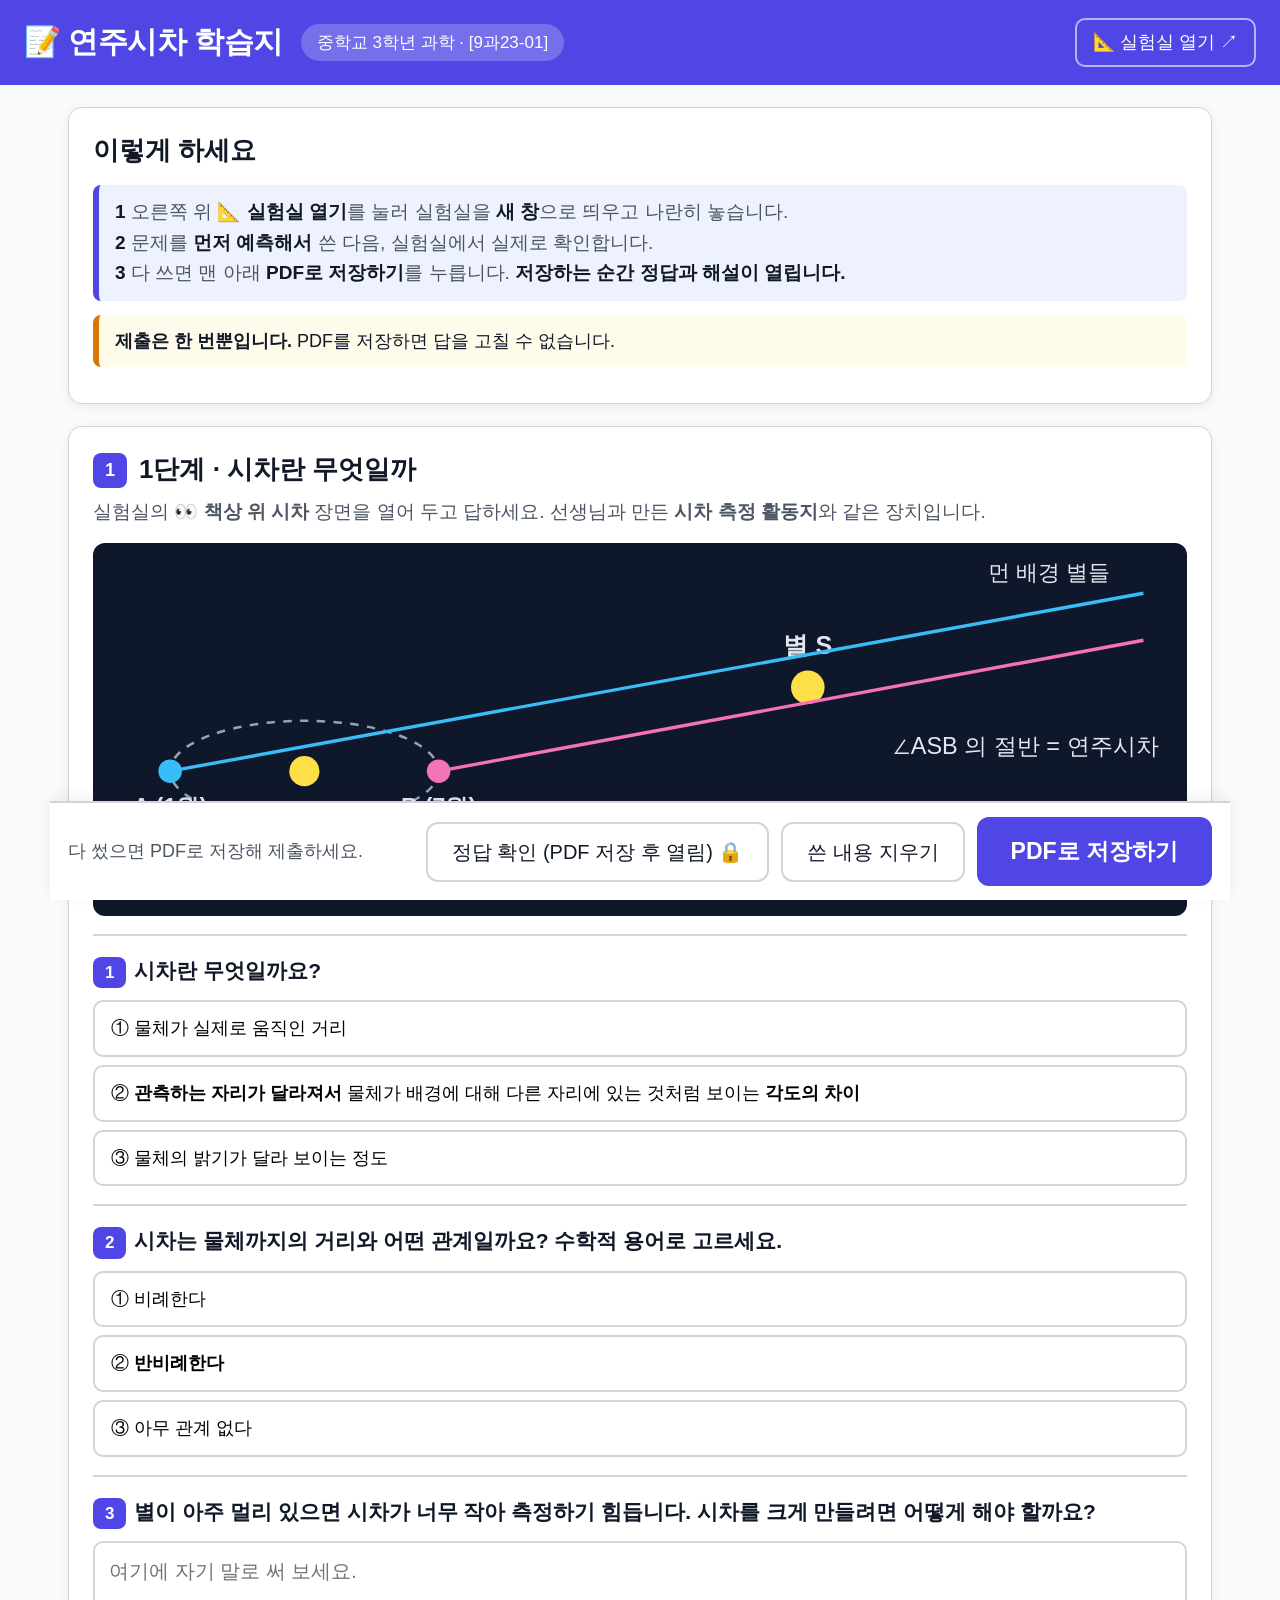
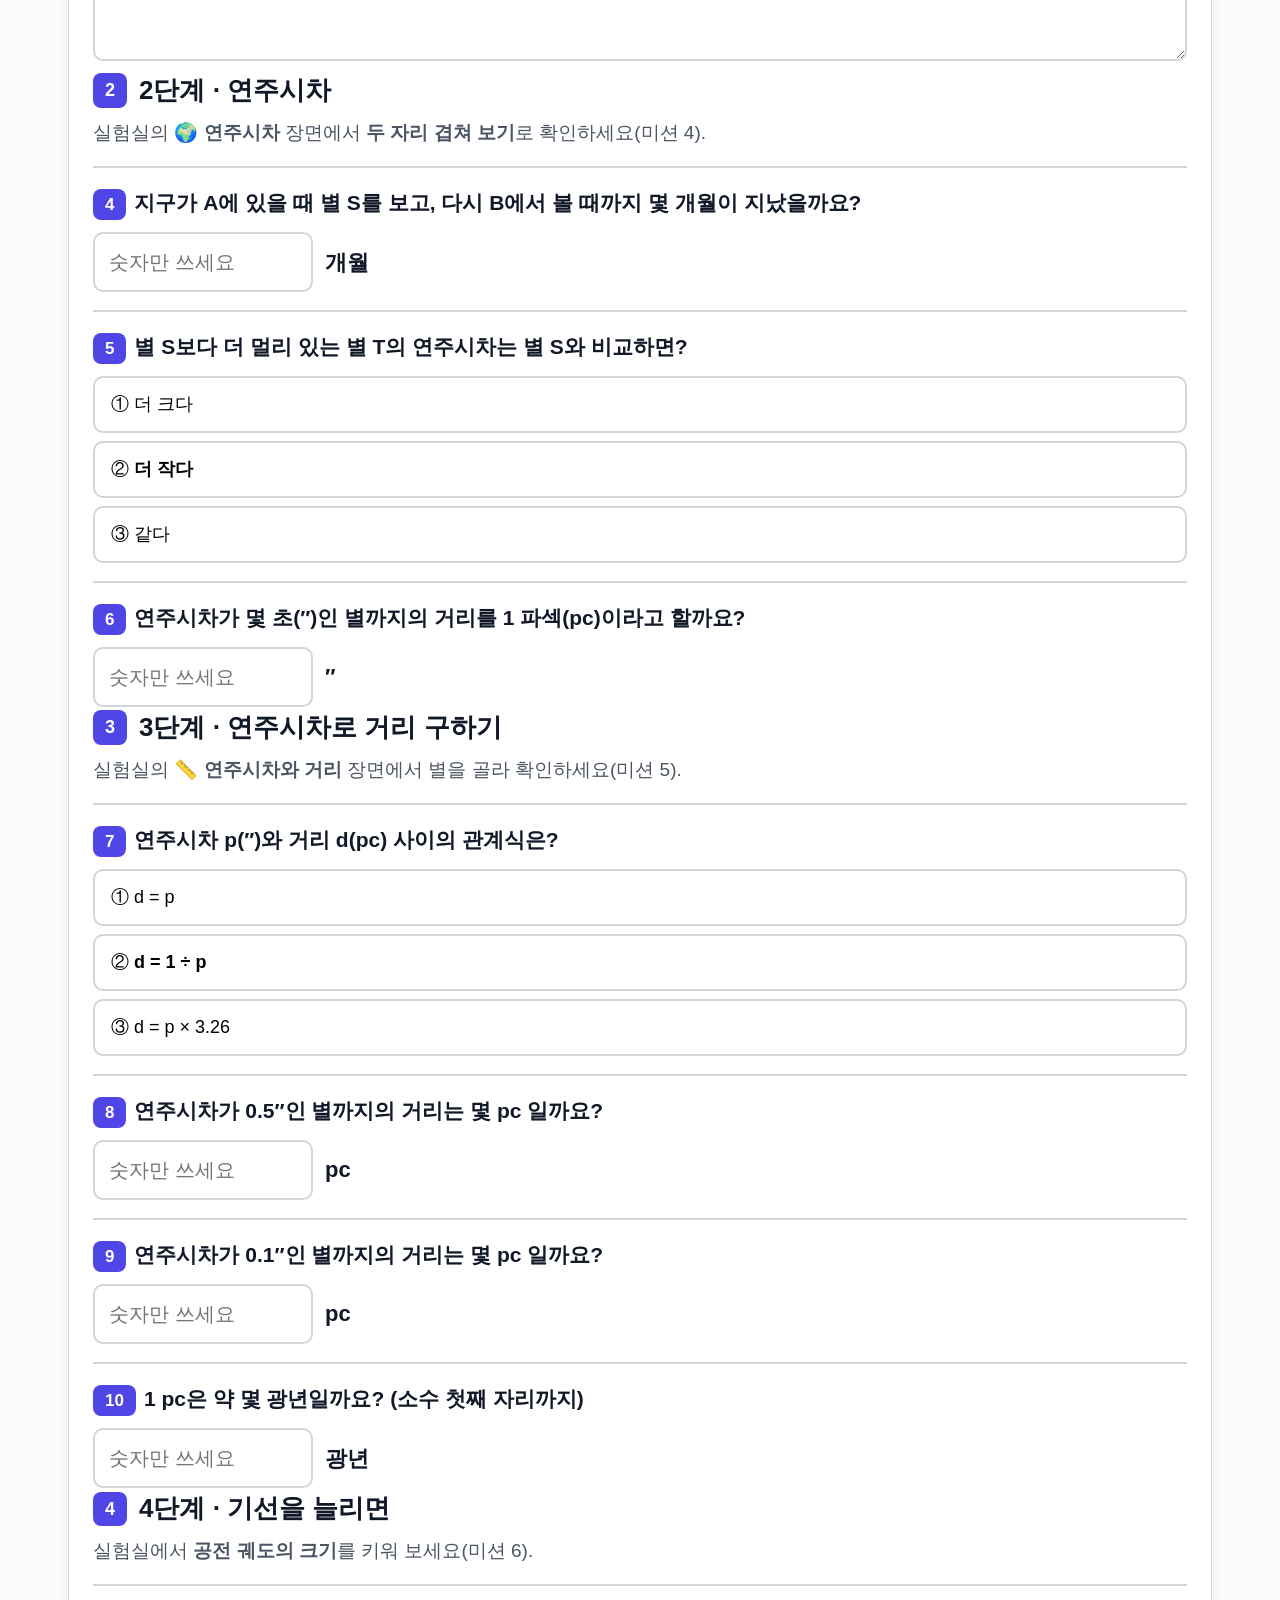
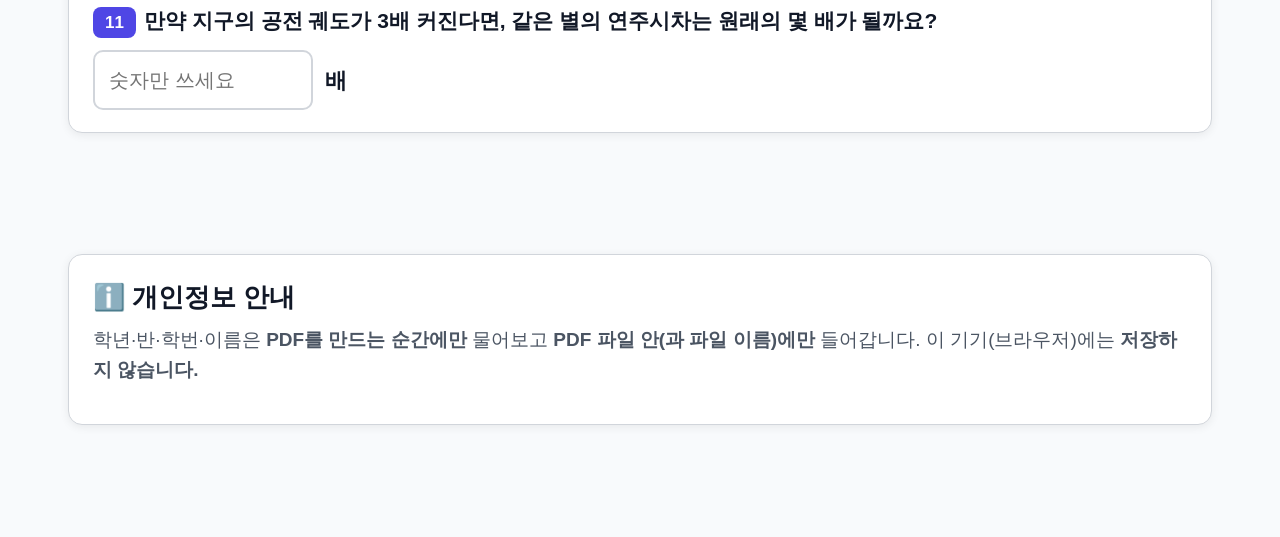
==== commit 20ca49e9: "학습지 24문항 → 11문항으로 줄임 (선생님 요청) 옛 번호 1·3·5·6·8·9·11·12·13·14·19 만 남기고 5단계(핵심 정리)는 통째로 뺐다. 자동 채점 19 → 1" ====
--- a/worksheet.html
+++ b/worksheet.html
@@ -62,6 +62,22 @@
 
 <div class="wrap">
 
+  <!-- 🔑 선생님용 정답지 — worksheet.html?key 로 열린다. 평소에는 숨어 있다. -->
+  <div id="keyRoot">
+    <div class="print-only print-head">
+      <h1>연주시차 학습지 · 정답지</h1>
+      <p class="sub">중학교 3학년 과학 · 별과 우주 [9과23-01] — 별은 얼마나 멀리 있을까? · 선생님용</p>
+    </div>
+    <div class="card no-print keybar">
+      <h2>🔑 정답지</h2>
+      <label><input type="checkbox" id="kQ"> 문제도 함께</label>
+      <label><input type="checkbox" id="kWhy"> 해설도 함께</label>
+      <span class="grow"></span>
+      <a class="btn" href="worksheet.html">← 학생용 학습지</a>
+      <button type="button" class="btn primary" id="kPrint">🖨 인쇄하기</button>
+    </div>
+    <div class="card" id="keySheet"></div>
+  </div>
   <div class="print-only print-head">
     <h1>연주시차 학습지</h1>
     <p class="sub">중학교 3학년 과학 · 별과 우주 [9과23-01] — 별은 얼마나 멀리 있을까?</p>
@@ -108,9 +124,10 @@
    문항은 선생님의 종이 학습지
    「Ⅶ. 별과 우주 / 1. 별과 우리은하 (1) 별은 얼마나 멀리 있을까?」
    와 앞쪽의 <시차 측정 활동>의 차례를 그대로 따라간다 —
-     시차란 무엇인가 → 연주시차(가~라) → 거리 구하기 → 기선(목성) → 핵심 정리
-
-   ⚠ 채점 부담을 줄이려고 자동 채점 문항을 많이 두었다(17 / 21).
+     시차란 무엇인가 → 연주시차 → 거리 구하기 → 기선(궤도)
+
+   2026-09-28 선생님 요청으로 24문항 중 11문항만 남겼다
+   (옛 번호 1·3·5·6·8·9·11·12·13·14·19). 자동 채점 10 / 11.
    ========================================================= */
 (function () {
   "use strict";
@@ -129,22 +146,15 @@
                  "물체의 밝기가 달라 보이는 정도"], ans: 1,
           why: "관측 <b>자리</b>가 달라지면 물체가 먼 배경에 대해 다른 곳에 있는 것처럼 보입니다. " +
                "그 <b>각도의 차이</b>가 시차입니다. 물체가 실제로 움직인 것은 아니에요." },
-        { type: "choice", q: "구멍과 별까지의 <b>거리가 멀수록</b> 시차는 어떻게 될까요?",
-          opts: ["커진다", "<b>작아진다</b>", "변하지 않는다"], ans: 1,
-          why: "<b>작아집니다.</b> 멀수록 두 시선이 이루는 각이 좁아지기 때문입니다." },
         { type: "choice", q: "시차는 물체까지의 거리와 어떤 관계일까요? <b>수학적 용어</b>로 고르세요.",
           opts: ["비례한다", "<b>반비례한다</b>", "아무 관계 없다"], ans: 1,
           why: "<b>반비례</b>합니다. 거리가 2배가 되면 시차는 대략 절반이 됩니다.<br>" +
                "그래서 거꾸로 <b>시차를 재면 거리를 알 수 있습니다.</b> 이것이 별까지의 거리를 재는 방법이에요." },
-        { type: "choice", q: "만약 <b>구멍 사이의 간격</b>이 더 넓어진다면 시차는 어떻게 될까요?",
-          opts: ["<b>커진다</b>", "작아진다", "변하지 않는다"], ans: 0,
-          why: "<b>커집니다.</b> 두 관측 지점이 멀리 떨어질수록 보는 방향의 차이가 커지기 때문입니다.<br>" +
-               "두 관측 지점 사이의 거리를 <b>기선</b>이라고 합니다." },
         { type: "text", q: "별이 아주 멀리 있으면 시차가 너무 작아 측정하기 힘듭니다. " +
                "<b>시차를 크게 만들려면</b> 어떻게 해야 할까요?",
           why: "<b>기선(두 관측 지점 사이의 거리)을 길게</b> 하면 됩니다.<br>" +
                "책상 위에서는 구멍 사이를 더 벌리면 되고, 하늘에서는 더 큰 궤도에서 관측하면 됩니다. " +
-               "4단계의 목성 문제가 바로 이 이야기입니다." }
+               "4단계의 궤도 문제가 바로 이 이야기입니다." }
       ]
     },
     {
@@ -154,19 +164,13 @@
         { type: "num", q: "지구가 A에 있을 때 별 S를 보고, 다시 B에서 볼 때까지 <b>몇 개월</b>이 지났을까요?",
           unit: "개월", ans: 6, tol: 0.1,
           why: "<b>6개월</b>입니다. 지구가 태양 둘레를 반 바퀴 돌아 궤도의 <b>반대편</b>에 오는 데 걸리는 시간이에요." },
-        { type: "choice", q: "지구에서 측정한 별 S의 시차 <b>∠ASB</b>와 <b>연주시차</b>의 관계는?",
-          opts: ["연주시차 = ∠ASB (그대로)", "연주시차 = ∠ASB 의 <b>절반</b>", "연주시차 = ∠ASB 의 <b>2배</b>"], ans: 1,
-          why: "<b>절반</b>입니다. 시차 전체는 지구 궤도의 <b>지름</b>을 기선으로 본 각이고, " +
-               "그 절반은 <b>반지름(1 AU)</b>을 기선으로 본 각이 됩니다." },
         { type: "choice", q: "별 S보다 <b>더 멀리</b> 있는 별 T의 연주시차는 별 S와 비교하면?",
           opts: ["더 크다", "<b>더 작다</b>", "같다"], ans: 1,
           why: "<b>더 작습니다.</b> 연주시차는 거리에 <b>반비례</b>하기 때문입니다. " +
                "먼 별일수록 연주시차가 작아요." },
         { type: "num", q: "연주시차가 <b>몇 초(″)</b>인 별까지의 거리를 <b>1 파섹(pc)</b>이라고 할까요?",
           unit: "″", ans: 1, tol: 0.01,
-          why: "<b>1″</b>입니다. “연주시차가 1″인 별까지의 거리를 1 파섹이라고 한다” — 이것이 파섹의 <b>정의</b>예요." },
-        { type: "ox", q: "1″(초)는 1도(°)의 <b>3600분의 1</b>이다.", ans: true,
-          why: "맞습니다. 1° = 60′ = 3600″ 입니다. 별의 연주시차는 <b>1″도 안 되는</b> 아주 작은 각이에요." }
+          why: "<b>1″</b>입니다. “연주시차가 1″인 별까지의 거리를 1 파섹이라고 한다” — 이것이 파섹의 <b>정의</b>예요." }
       ]
     },
     {
@@ -184,55 +188,16 @@
           why: "1 ÷ 0.1 = <b>10 pc</b> 입니다." },
         { type: "num", q: "<b>1 pc</b>은 약 몇 <b>광년</b>일까요? (소수 첫째 자리까지)",
           unit: "광년", ans: 3.26, tol: 0.2,
-          why: "약 <b>3.26 광년</b>입니다. 빛이 3년 3개월쯤 달려야 닿는 거리예요." },
-        { type: "tbl", q: "실험실에서 별을 골라 연주시차와 거리를 읽어 표를 채우세요.",
-          head: ["별", "연주시차 (″)", "거리 (pc)"],
-          rows: ["프록시마 센타우리", "시리우스", "베가"] },
-        { type: "text", q: "위 표에서 <b>연주시차 × 거리</b>를 각각 계산해 보세요. " +
-               "무엇을 알 수 있나요?",
-          why: "세 별 모두 <b>거의 1</b>이 나옵니다. 연주시차와 거리가 <b>반비례</b>하기 때문이에요.<br>" +
-               "곱해서 1이 된다는 것은 <b>d = 1 ÷ p</b> 와 같은 말입니다." }
+          why: "약 <b>3.26 광년</b>입니다. 빛이 3년 3개월쯤 달려야 닿는 거리예요." }
       ]
     },
     {
       step: "4단계 · 기선을 늘리면",
       lead: "실험실에서 <b>공전 궤도의 크기</b>를 키워 보세요(미션 6).",
       items: [
-        { type: "choice", q: "어느 별의 시차를 <b>행성의 공전 궤도</b>를 이용해 측정할 때, " +
-               "<b>지구</b>에서 재는 것과 <b>목성</b>에서 재는 것 중 시차가 <b>더 크게</b> 측정되는 쪽은?",
-          opts: ["지구", "<b>목성</b>", "똑같다"], ans: 1,
-          why: "<b>목성</b>입니다. 목성의 공전 궤도가 지구보다 <b>약 5배</b> 크기 때문에 " +
-               "기선이 5배 길어지고, 시차도 약 5배로 크게 측정됩니다." },
-        { type: "text", q: "위 문제에서 <b>그렇게 생각한 까닭</b>을 <b>기선</b>이라는 말을 넣어 설명해 보세요.",
-          why: "목성의 공전 궤도가 지구보다 훨씬 크므로 두 관측 지점 사이의 거리, 즉 <b>기선이 더 깁니다.</b> " +
-               "기선이 길수록 두 시선이 이루는 각이 커지므로 시차가 크게 측정됩니다.<br>" +
-               "책상 위에서 <b>구멍 사이를 벌렸더니 시차가 커진 것</b>과 똑같은 이야기입니다." },
         { type: "num", q: "만약 지구의 공전 궤도가 <b>3배</b> 커진다면, 같은 별의 연주시차는 원래의 몇 배가 될까요?",
           unit: "배", ans: 3, tol: 0.2,
-          why: "<b>3배</b>입니다. 기선이 3배 길어지면 시차도 약 3배가 됩니다(각이 아주 작을 때)." },
-        { type: "ox", q: "책상 위에서 <b>구멍 사이를 벌리는 것</b>과 <b>목성에서 관측하는 것</b>은 " +
-               "결국 같은 이야기이다.", ans: true,
-          why: "맞습니다. 둘 다 <b>기선을 길게 만드는 것</b>입니다. " +
-               "규칙은 하나예요 — <b>기선이 길수록 시차가 크다.</b>" }
-      ]
-    },
-    {
-      step: "5단계 · 핵심 내용 정리",
-      lead: "",
-      items: [
-        { type: "choice", q: "시차는 관측자와 물체 사이의 거리에 ( &nbsp; )한다.",
-          opts: ["비례", "<b>반비례</b>"], ans: 1,
-          why: "<b>반비례</b>합니다. 멀수록 시차가 작아져요." },
-        { type: "choice", q: "연주시차는 지구와 별 사이의 거리에 ( &nbsp; )한다.",
-          opts: ["비례", "<b>반비례</b>"], ans: 1,
-          why: "<b>반비례</b>합니다. <b>d = 1 ÷ p</b> 가 그 관계를 그대로 보여 줍니다." },
-        { type: "choice", q: "두 관측 지점 사이의 거리가 멀수록 시차는 ( &nbsp; )한다.",
-          opts: ["<b>증가</b>", "감소"], ans: 0,
-          why: "<b>증가</b>합니다. 기선이 길수록 시차가 커집니다." },
-        { type: "text", q: "이 단원에서 배운 것을 <b>한 문장</b>으로 정리해 보세요.<br>" +
-               "<em>(‘시차’와 ‘거리’를 넣어서 써 보면 좋습니다.)</em>",
-          why: "예시 — <b>“별이 멀수록 연주시차가 작아지므로, 연주시차를 재면 별까지의 거리를 알 수 있다. " +
-               "거리(pc)는 연주시차(″)의 역수, 곧 1 ÷ 연주시차이다.”</b>" }
+          why: "<b>3배</b>입니다. 기선이 3배 길어지면 시차도 약 3배가 됩니다(각이 아주 작을 때)." }
       ]
     }
   ];
@@ -538,9 +503,69 @@
     });
   }
 
+  /* ---------------------------------------------------------
+     🔑 정답지 (선생님용) — worksheet.html?key
+     학생용과 **같은 SHEET 를 그대로** 읽는다. 정답을 따로 적어 두지
+     않으므로, 문항을 고치면 정답지도 저절로 따라온다.
+     표(tbl)만은 정답이 자료에 없어 keyAns 를 문항에 함께 적어 둔다.
+     --------------------------------------------------------- */
+  function keyAnswerHtml(c) {
+    var it = c.def;
+    if (it.type === "tbl") {
+      if (typeof it.keyAns === "string") return it.keyAns;
+      if (!it.keyAns) return "<i>실험실에서 읽은 값</i>";
+      return it.keyAns.map(function (row, ri) {
+        return it.rows[ri] + " — " + row.join(" / ");
+      }).join("<br>");
+    }
+    if (it.type === "text") return "<i>서술형</i> · " + stripTags(it.why || "");
+    return c.rightText ? c.rightText() : "—";
+  }
+
+  function buildKey() {
+    document.body.classList.add("keymode");
+    document.title = "연주시차 학습지 정답지";
+    var top = document.querySelector(".top h1");
+    if (top) top.textContent = "🔑 연주시차 학습지 — 정답지";
+
+    var host = document.getElementById("keySheet");
+    var cur = -1, list = null;
+    ctrls.forEach(function (c) {
+      if (c.step !== cur) {
+        cur = c.step;
+        host.appendChild(el("div", "kstep", SHEET[cur].step));
+        list = el("div", "klist");
+        host.appendChild(list);
+      }
+      var row = el("div", "krow");
+      row.appendChild(el("span", "kno", String(c.no)));
+      var body = el("div", "kbody");
+      body.appendChild(el("div", "kq", stripTags(c.def.q)));
+      body.appendChild(el("div", "ka", keyAnswerHtml(c)));
+      /* 서술형은 정답 자리에 이미 해설이 들어가 있어 두 번 쓰지 않는다. */
+      if (c.def.why && c.def.type !== "text") {
+        body.appendChild(el("div", "kwhy", stripTags(c.def.why)));
+      }
+      row.appendChild(body);
+      list.appendChild(row);
+    });
+
+    function toggle(id, cls) {
+      var box = document.getElementById(id);
+      box.addEventListener("change", function () {
+        document.body.classList.toggle(cls, box.checked);
+      });
+    }
+    toggle("kQ", "showq");
+    toggle("kWhy", "showwhy");
+    document.getElementById("kPrint").addEventListener("click", function () { window.print(); });
+  }
   build(); bind(); applyLockState();
 
+  if (/(^|[?&])key(=|&|$)/.test(location.search)) buildKey();
+
   window.PXSheet = {
+    buildKey: buildKey, keyAnswerHtml: keyAnswerHtml,
     ctrls: ctrls, score: score, makePdf: makePdf, SHEET: SHEET,
     isSubmitted: function () { return submitted; },
     forceSubmit: function (info) {
--- a/css/app.css
+++ b/css/app.css
@@ -687,3 +687,68 @@
   .opt.right::before { background: #000 !important;
     -webkit-print-color-adjust: exact; print-color-adjust: exact; }
 }
+
+/* =========================================================
+   🔑 정답지 (선생님용) — worksheet.html?key
+   ---------------------------------------------------------
+   학생용 학습지와 **같은 문항 자료(SHEET)를 그대로** 읽어 만든다.
+   정답을 따로 적어 두지 않으므로 문항을 고치면 정답지가 저절로 따라온다.
+   기본은 '정답만'. 문제·해설은 선생님이 체크해서 켠다.
+   ========================================================= */
+#keyRoot { display: none; }
+body.keymode #keyRoot { display: block; }
+body.keymode .wrap > .card,
+body.keymode .wrap > .savebar,
+body.keymode .wrap > .scoreband,
+body.keymode .wrap > .print-head { display: none !important; }
+
+.keybar { display: flex; flex-wrap: wrap; gap: 14px; align-items: center; }
+.keybar h2 { margin: 0; flex: 0 0 auto; }
+.keybar .grow { flex: 1 1 auto; }
+.keybar label {
+  display: inline-flex; align-items: center; gap: 7px;
+  font-size: 17px; font-weight: bold; cursor: pointer;
+}
+.keybar label input { width: 20px; height: 20px; }
+
+.kstep {
+  margin: 20px 0 8px; padding-bottom: 5px;
+  font-size: 19px; font-weight: bold; color: var(--brand);
+  border-bottom: 2px solid var(--line);
+  break-after: avoid;
+}
+.kstep:first-child { margin-top: 0; }
+.klist { columns: 2; column-gap: 24px; }
+.krow {
+  break-inside: avoid; -webkit-column-break-inside: avoid;
+  display: flex; gap: 9px; margin: 0 0 9px;
+}
+.kno {
+  flex: 0 0 auto; min-width: 27px; height: 25px; line-height: 25px;
+  text-align: center; background: var(--brand); color: #fff;
+  border-radius: 7px; font-weight: bold; font-size: 15px;
+}
+.kbody { flex: 1 1 auto; min-width: 0; }
+.ka { font-size: 17px; font-weight: bold; }
+.kq, .kwhy { display: none; font-size: 15px; color: var(--sub); }
+.kq { margin-bottom: 3px; }
+.kwhy { margin-top: 3px; }
+body.showq .kq, body.showwhy .kwhy { display: block; }
+
+@media print {
+  /* 정답지는 학습지와 달리 **한 쪽에 담는 것**이 목표라 더 작게 간다. */
+  body.keymode { font-size: 9.5pt; }
+  body.keymode .top { display: none !important; }
+  .kstep { font-size: 10.5pt; margin: 4mm 0 2mm; padding-bottom: 1mm; }
+  .kstep:first-child { margin-top: 0; }
+  .klist { column-gap: 8mm; }
+  .krow { gap: 2mm; margin-bottom: 2mm; }
+  .kno {
+    min-width: 6mm; height: 4.6mm; line-height: 4.6mm;
+    font-size: 8pt; border-radius: 1.2mm;
+    background: #000 !important;
+    -webkit-print-color-adjust: exact; print-color-adjust: exact;
+  }
+  .ka { font-size: 9.5pt; }
+  .kq, .kwhy { font-size: 8.5pt; }
+}
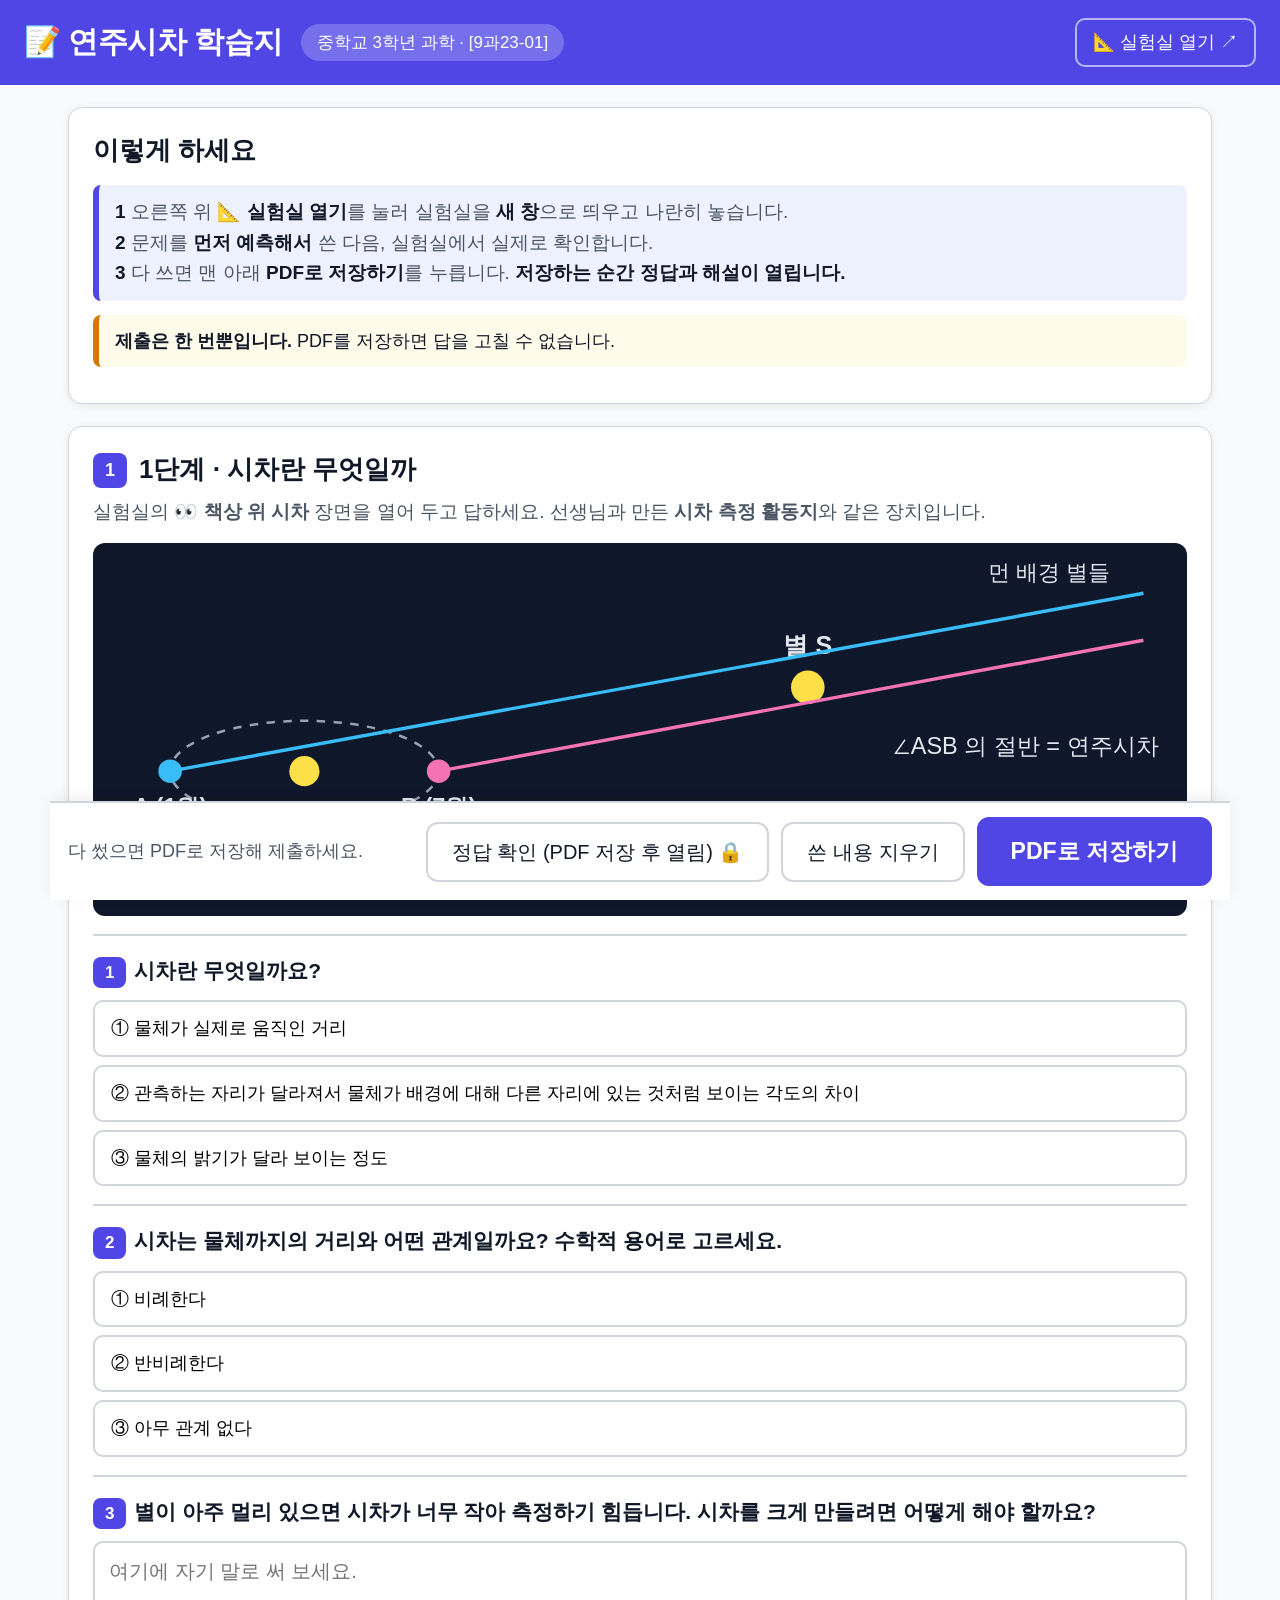
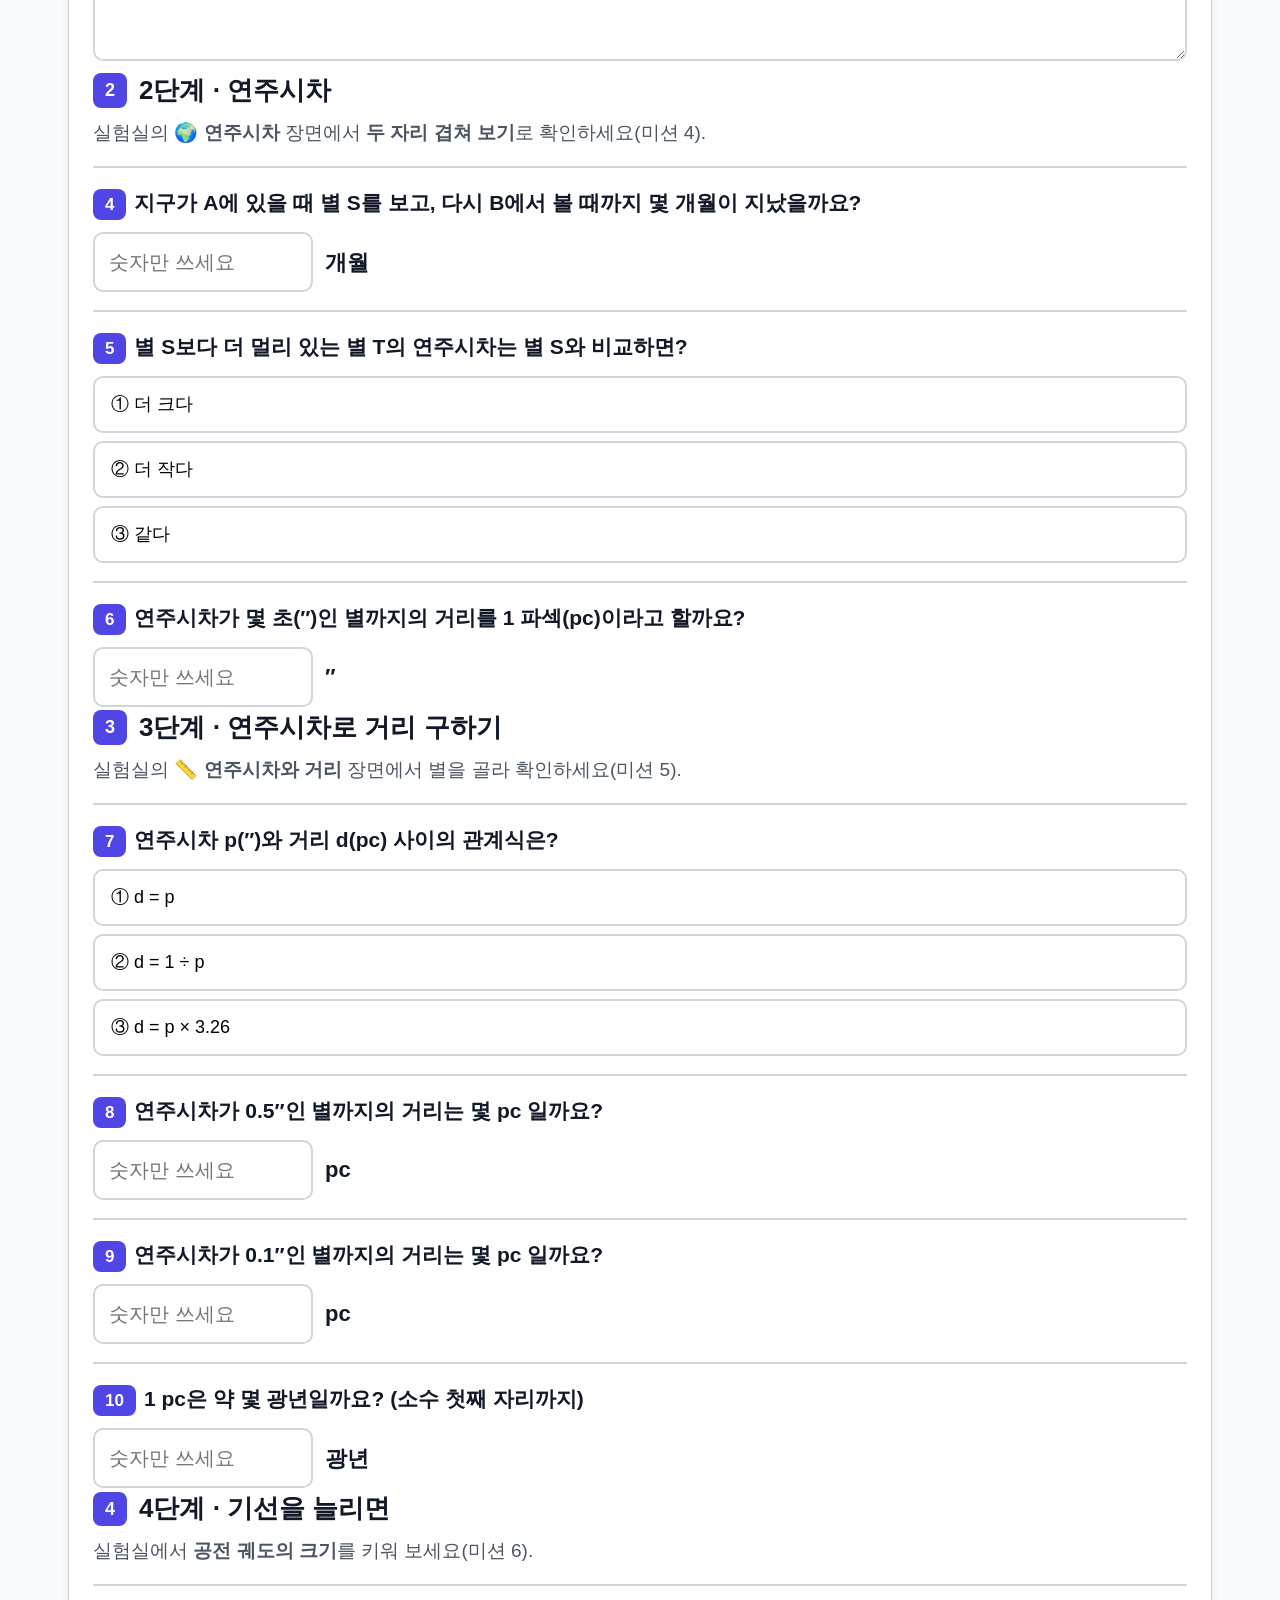
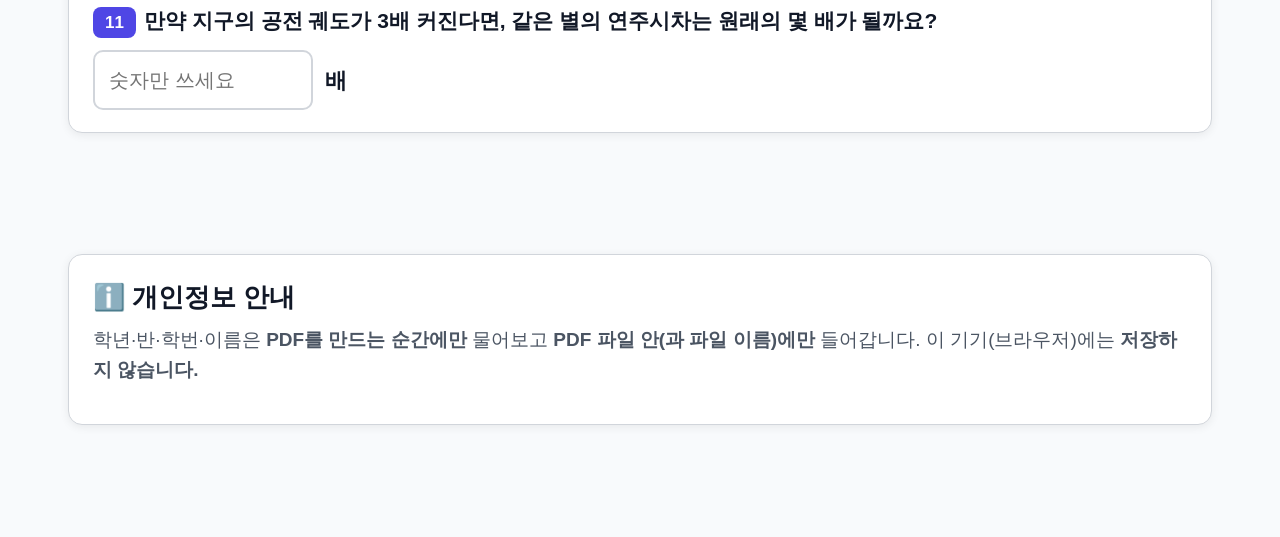
==== commit c4ae20e3: "학습지 보기에서 굵은 글씨를 뺌 — 정답 보기만 굵어 답이 드러났다 선생님이 찾아 주셨다. 보기 자료에서 <b> 를 지우고, 보기를 그릴 때도 <b> 를 걷어 내도록 해 문항을 고" ====
--- a/worksheet.html
+++ b/worksheet.html
@@ -142,12 +142,12 @@
       items: [
         { type: "choice", q: "<b>시차</b>란 무엇일까요?",
           opts: ["물체가 실제로 움직인 거리",
-                 "<b>관측하는 자리가 달라져서</b> 물체가 배경에 대해 다른 자리에 있는 것처럼 보이는 <b>각도의 차이</b>",
+                 "관측하는 자리가 달라져서 물체가 배경에 대해 다른 자리에 있는 것처럼 보이는 각도의 차이",
                  "물체의 밝기가 달라 보이는 정도"], ans: 1,
           why: "관측 <b>자리</b>가 달라지면 물체가 먼 배경에 대해 다른 곳에 있는 것처럼 보입니다. " +
                "그 <b>각도의 차이</b>가 시차입니다. 물체가 실제로 움직인 것은 아니에요." },
         { type: "choice", q: "시차는 물체까지의 거리와 어떤 관계일까요? <b>수학적 용어</b>로 고르세요.",
-          opts: ["비례한다", "<b>반비례한다</b>", "아무 관계 없다"], ans: 1,
+          opts: ["비례한다", "반비례한다", "아무 관계 없다"], ans: 1,
           why: "<b>반비례</b>합니다. 거리가 2배가 되면 시차는 대략 절반이 됩니다.<br>" +
                "그래서 거꾸로 <b>시차를 재면 거리를 알 수 있습니다.</b> 이것이 별까지의 거리를 재는 방법이에요." },
         { type: "text", q: "별이 아주 멀리 있으면 시차가 너무 작아 측정하기 힘듭니다. " +
@@ -165,7 +165,7 @@
           unit: "개월", ans: 6, tol: 0.1,
           why: "<b>6개월</b>입니다. 지구가 태양 둘레를 반 바퀴 돌아 궤도의 <b>반대편</b>에 오는 데 걸리는 시간이에요." },
         { type: "choice", q: "별 S보다 <b>더 멀리</b> 있는 별 T의 연주시차는 별 S와 비교하면?",
-          opts: ["더 크다", "<b>더 작다</b>", "같다"], ans: 1,
+          opts: ["더 크다", "더 작다", "같다"], ans: 1,
           why: "<b>더 작습니다.</b> 연주시차는 거리에 <b>반비례</b>하기 때문입니다. " +
                "먼 별일수록 연주시차가 작아요." },
         { type: "num", q: "연주시차가 <b>몇 초(″)</b>인 별까지의 거리를 <b>1 파섹(pc)</b>이라고 할까요?",
@@ -178,7 +178,7 @@
       lead: "실험실의 📏 <b>연주시차와 거리</b> 장면에서 별을 골라 확인하세요(미션 5).",
       items: [
         { type: "choice", q: "연주시차 <b>p(″)</b>와 거리 <b>d(pc)</b> 사이의 관계식은?",
-          opts: ["d = p", "<b>d = 1 ÷ p</b>", "d = p × 3.26"], ans: 1,
+          opts: ["d = p", "d = 1 ÷ p", "d = p × 3.26"], ans: 1,
           why: "<b>d = 1 ÷ p</b> 입니다. 파섹을 그렇게 정의했기 때문에 이렇게 간단해집니다." },
         { type: "num", q: "연주시차가 <b>0.5″</b>인 별까지의 거리는 몇 pc 일까요?",
           unit: "pc", ans: 2, tol: 0.1,
@@ -263,7 +263,9 @@
 
   function renderItem(it, box) {
     if (it.type === "choice" || it.type === "ox") {
-      var opts = it.type === "ox" ? ["O (맞다)", "X (아니다)"] : it.opts;
+      /* 보기에는 굵은 글씨를 쓰지 않는다 — 정답 보기만 굵으면 답이 드러난다(2026-09-28). */
+      var opts = it.type === "ox" ? ["O (맞다)", "X (아니다)"]
+                                  : it.opts.map(function (t) { return String(t).replace(/<\/?b>/g, ""); });
       var wrap = el("div", it.type === "ox" ? "opts ox-row" : "opts");
       wrap.style.display = "flex";
       wrap.style.flexDirection = it.type === "ox" ? "row" : "column";
